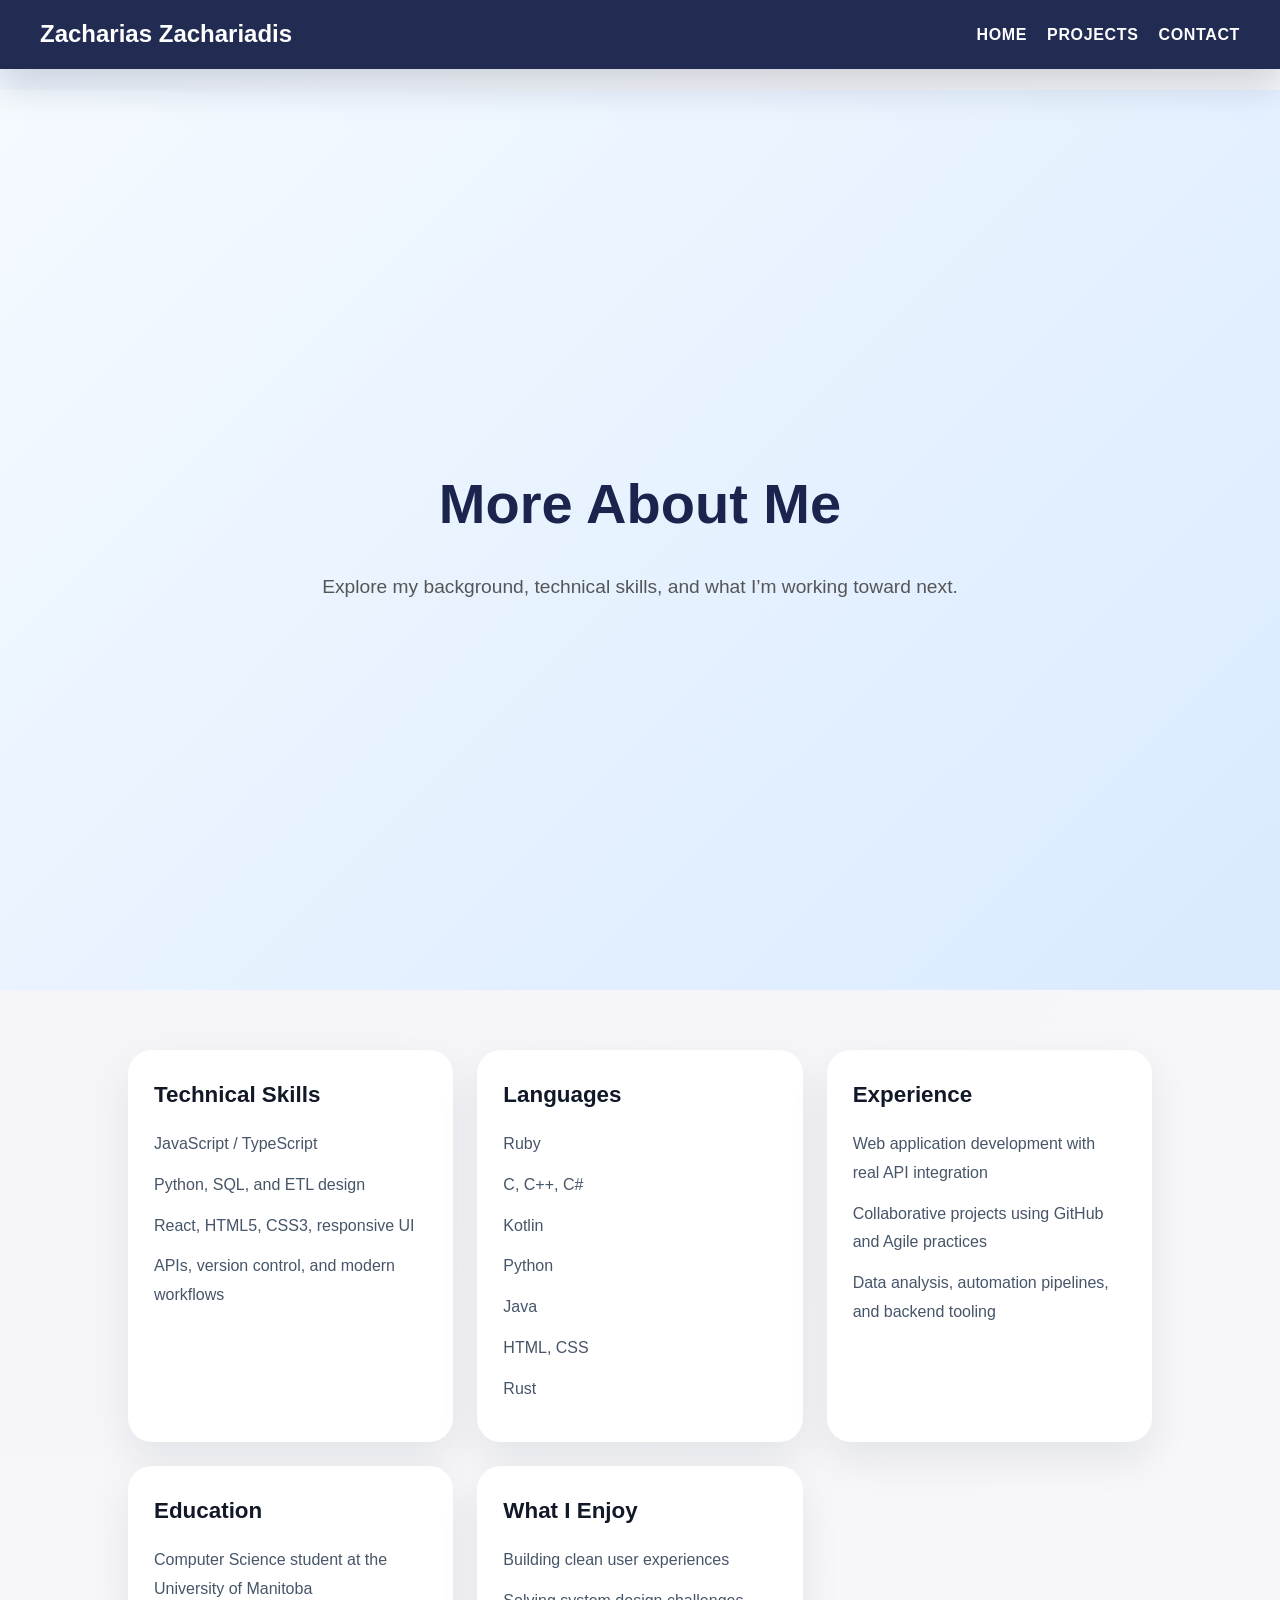
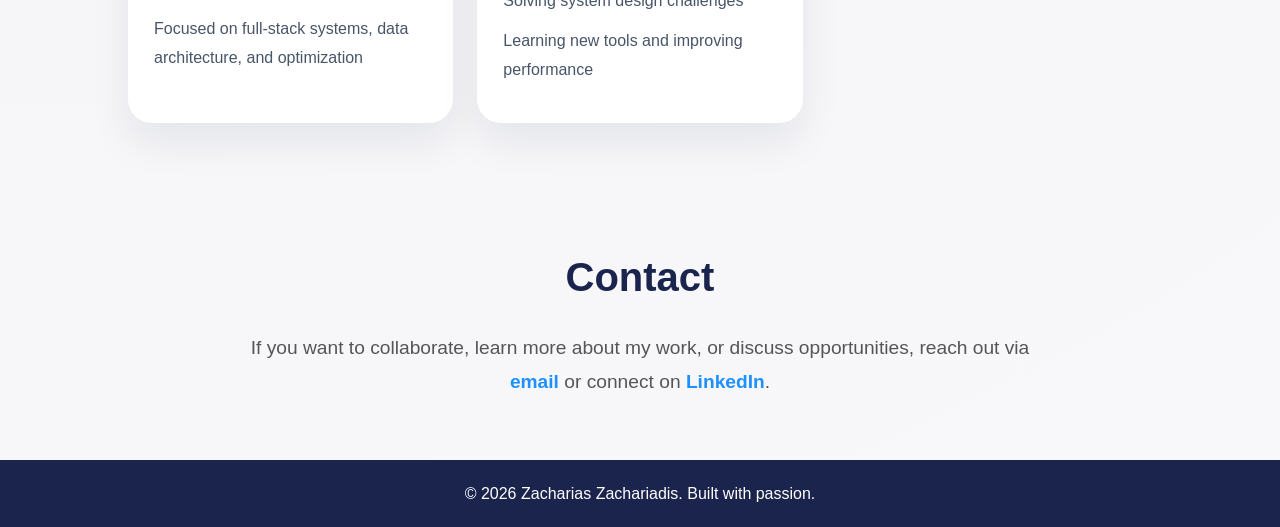
==== details.html @ b46d5d60 "Added changes, changed UI, added information" ====
<!DOCTYPE html>
<html lang="en">

<head>
    <meta charset="UTF-8">
    <meta name="viewport" content="width=device-width, initial-scale=1.0">
    <title>More About Me</title>
    <link rel="stylesheet" href="Assets/main.css">
</head>

<body>
    <header>
        <div class="header-container">
            <h1 class="logo">Zacharias Zachariadis</h1>
            <div class="menu-toggle">
                <button class="hamburger" onclick="toggleMenu()" aria-label="Menu Toggle">
                    <span></span>
                    <span></span>
                    <span></span>
                </button>
            </div>
            <nav class="nav-menu">
                <ul class="nav-list">
                    <li><a href="index.html" class="nav-link">Home</a></li>
                    <li><a href="index.html#projects" class="nav-link">Projects</a></li>
                    <li><a href="index.html#contact" class="nav-link">Contact</a></li>
                </ul>
            </nav>
        </div>
    </header>

    <section class="hero">
        <h2>More About Me</h2>
        <p>Explore my background, technical skills, and what I’m working toward next.</p>
    </section>

    <section class="details-grid">
        <div class="detail-card">
            <h3>Technical Skills</h3>
            <ul>
                <li>JavaScript / TypeScript</li>
                <li>Python, SQL, and ETL design</li>
                <li>React, HTML5, CSS3, responsive UI</li>
                <li>APIs, version control, and modern workflows</li>
            </ul>
        </div>
        <div class="detail-card">
            <h3>Languages</h3>
            <ul>
                <li>Ruby</li>
                <li>C, C++, C#</li>
                <li>Kotlin</li>
                <li>Python</li>
                <li>Java</li>
                <li>HTML, CSS</li>
                <li>Rust</li>
            </ul>
        </div>
        <div class="detail-card">
            <h3>Experience</h3>
            <ul>
                <li>Web application development with real API integration</li>
                <li>Collaborative projects using GitHub and Agile practices</li>
                <li>Data analysis, automation pipelines, and backend tooling</li>
            </ul>
        </div>
        <div class="detail-card">
            <h3>Education</h3>
            <ul>
                <li>Computer Science student at the University of Manitoba</li>
                <li>Focused on full-stack systems, data architecture, and optimization</li>
            </ul>
        </div>
        <div class="detail-card">
            <h3>What I Enjoy</h3>
            <ul>
                <li>Building clean user experiences</li>
                <li>Solving system design challenges</li>
                <li>Learning new tools and improving performance</li>
            </ul>
        </div>
    </section>

    <section id="contact" class="about">
        <h2>Contact</h2>
        <p>If you want to collaborate, learn more about my work, or discuss opportunities, reach out via <a href="mailto:zack.zacharidis@gmail.com">email</a> or connect on <a href="https://www.linkedin.com/in/zacharias-zachariadis-26a1a7238/" target="_blank" rel="noreferrer">LinkedIn</a>.</p>
    </section>

    <footer>
        <p>&copy; 2026 Zacharias Zachariadis. Built with passion.</p>
    </footer>

    <script src="Assets/script.js"></script>
</body>

</html>
---- Assets/main.css ----
* {
    margin: 0;
    padding: 0;
    box-sizing: border-box;
}

body {
    font-family: 'Roboto', sans-serif;
    background: radial-gradient(circle at top left, #eff6ff, #f5f5f9 38%, #f8f8fa 100%);
    color: #1f2937;
    line-height: 1.7;
    padding-top: 90px;
}

header {
    background: rgba(26, 36, 77, 0.96);
    color: #fff;
    padding: 14px 24px;
    display: flex;
    justify-content: center;
    align-items: center;
    position: fixed;
    width: 100%;
    top: 0;
    z-index: 1000;
    box-shadow: 0 16px 38px rgba(15, 23, 42, 0.16);
    backdrop-filter: blur(10px);
}

.nav-menu {
    display: flex;
    align-items: center;
}

.nav-list {
    list-style: none;
    display: flex;
    gap: 20px;
}

.nav-link {
    text-decoration: none;
    color: #eef2ff;
    font-size: 0.95rem;
    font-weight: 600;
    text-transform: uppercase;
    letter-spacing: 0.04em;
    transition: color 0.3s ease;
}

.nav-link:hover {
    color: #8ec5ff;
}

.header-container {
    display: flex;
    justify-content: space-between;
    align-items: center;
    width: 100%;
    max-width: 1200px;
    margin: 0 auto;
}


.logo {
    font-size: 1.5rem;
    font-weight: bold;
}


.nav-menu {
    display: flex;
}

.nav-list {
    list-style: none;
    display: flex;
    gap: 20px;
}

.nav-link {
    text-decoration: none;
    color: #fff;
    font-size: 1rem;
    transition: color 0.3s ease;
}

.nav-link:hover {
    color: #1e90ff; 
}

.hamburger {
    display: none; 
    flex-direction: column;
    gap: 5px;
    background: none;
    border: none;
    cursor: pointer;
}

.hamburger span {
    display: block;
    width: 25px;
    height: 3px;
    background-color: #1a90ff;
    border-radius: 5px;
    transition: all 0.3s ease;
}

.hamburger.open span:nth-child(1) {
    transform: rotate(45deg);
    position: relative;
    top: 8px;
}

.hamburger.open span:nth-child(2) {
    opacity: 0;
}

.hamburger.open span:nth-child(3) {
    transform: rotate(-45deg);
    position: relative;
    top: -8px;
}



.hero {
    height: 100vh;
    background: linear-gradient(135deg, #f5faff, #d9eaff);
    color: #1a244d;
    display: flex;
    justify-content: center;
    align-items: center;
    text-align: center;
    flex-direction: column;
    padding: 20px;
}

.hero h2 {
    font-size: 3.5rem;
    font-weight: bold;
}

.hero p {
    font-size: 1.2rem;
    margin: 20px 0;
    color: #555;
}

.hero a {
    display: inline-block;
    background-color: #1a244d;
    color: #fff;
    padding: 10px 20px;
    font-weight: 700;
    border-radius: 5px;
    transition: background-color 0.3s ease, transform 0.3s ease;
    text-decoration: none;
}

.hero a:hover {
    background-color: #1e90ff;
    transform: scale(1.05);
}
.about {
    text-align: center; 
    padding: 60px 10%;
}

.about h2 {
    font-size: 2.5rem;
    color: #1a244d;
    margin-bottom: 20px;
}

.about p {
    font-size: 1.2rem;
    color: #555;
    line-height: 1.8;
    margin: 0 auto; 
    max-width: 800px; 
}

#contact {
    text-align: center; 
    padding: 60px 10%;
}

#contact h2 {
    font-size: 2.5rem;
    color: #1a244d;
    margin-bottom: 20px;
}

#contact p {
    font-size: 1.2rem;
    color: #555;
    line-height: 1.8;
    margin: 0 auto; 
    max-width: 800px; 
}

#contact a {
    color: #1e90ff;
    text-decoration: none;
    font-weight: bold;
    transition: color 0.3s ease;
}

#contact a:hover {
    color: #0056b3;
}


.projects {
    padding: 60px 10%;
    background-color: #f9f9f9;
}

.projects h2 {
    text-align: center;
    font-size: 2.5rem;
    color: #1a244d;
    margin-bottom: 40px;
}


.project-container {
    display: grid;
    grid-template-columns: repeat(auto-fit, minmax(300px, 1fr));
    gap: 24px;
}

.project-card {
    background: #fff;
    border: 1px solid rgba(148, 163, 184, 0.18);
    border-radius: 24px;
    box-shadow: 0 18px 40px rgba(15, 23, 42, 0.08);
    text-align: center;
    padding: 26px;
    transition: transform 0.3s ease, box-shadow 0.3s ease;
    display: flex;
    flex-direction: column;
    justify-content: space-between;
}

.project-card:hover {
    transform: translateY(-6px);
    box-shadow: 0 24px 45px rgba(15, 23, 42, 0.14);
}

.project-card img {
    display: block;
    width: 100%;
    height: 200px;
    object-fit: cover;
    border-radius: 18px;
    margin: 0 auto 18px;
}

.project-card h3 {
    font-size: 1.5rem;
    color: #111827;
    margin-bottom: 10px;
}

.project-card a {
    text-decoration: none;
    color: #2563eb;
    font-weight: 700;
    transition: color 0.3s ease;
}

.project-card a:hover {
    color: #1d4ed8;
}

.project-card p {
    font-size: 1rem;
    color: #475569;
    margin-top: 10px;
}

.project-toggle {
    display: inline-flex;
    align-items: center;
    justify-content: center;
    margin: 16px auto 0;
    padding: 11px 20px;
    border: none;
    border-radius: 999px;
    background: linear-gradient(135deg, #4f46e5, #1d4ed8);
    color: #fff;
    font-weight: 700;
    cursor: pointer;
    transition: transform 0.2s ease, background 0.3s ease;
}

.project-toggle:hover {
    transform: translateY(-1px);
    background: linear-gradient(135deg, #4338ca, #2563eb);
}

.project-details {
    max-height: 0;
    opacity: 0;
    overflow: hidden;
    transition: max-height 0.35s ease, opacity 0.35s ease;
    margin-top: 12px;
}

.project-card.expanded .project-details {
    max-height: 420px;
    opacity: 1;
}

.project-details p {
    margin: 0;
    color: #475569;
    line-height: 1.8;
}

.details-grid {
    display: grid;
    grid-template-columns: repeat(auto-fit, minmax(240px, 1fr));
    gap: 24px;
    padding: 60px 10%;
}

.detail-card {
    background: #ffffff;
    border-radius: 24px;
    padding: 26px;
    box-shadow: 0 18px 40px rgba(15, 23, 42, 0.08);
}

.detail-card h3 {
    font-size: 1.4rem;
    color: #111827;
    margin-bottom: 16px;
}

.detail-card ul {
    list-style: none;
    padding: 0;
    margin: 0;
    color: #475569;
    line-height: 1.8;
}

.detail-card ul li {
    margin-bottom: 12px;
}

.footer-spacer {
    margin-bottom: 40px;
}

footer {
    padding: 20px;
    background-color: #1a244d;
    color: #fff;
    text-align: center;
}

@media (max-width: 900px) {
    .hero {
        padding: 30px 18px;
    }

    .about,
    #contact,
    .projects {
        padding: 60px 6%;
    }
}

@media (max-width: 768px) {
    .header-container {
        flex-wrap: wrap;
        gap: 12px;
    }

    .nav-menu {
        display: none;
        width: 100%;
    }

    .nav-menu.active {
        display: block;
        position: absolute;
        right: 24px;
        top: 72px;
        background: rgba(26, 36, 77, 0.98);
        border-radius: 18px;
        padding: 18px 20px;
        box-shadow: 0 20px 40px rgba(15, 23, 42, 0.18);
    }

    .nav-list {
        flex-direction: column;
        gap: 14px;
    }

    .hamburger {
        display: flex;
    }

    .nav-link {
        font-size: 1rem;
    }
}

footer {
    padding: 20px;
    background-color: #1a244d;
    color: #fff;
    text-align: center;
}

footer p {
    font-size: 1rem;
    margin: 0;
}
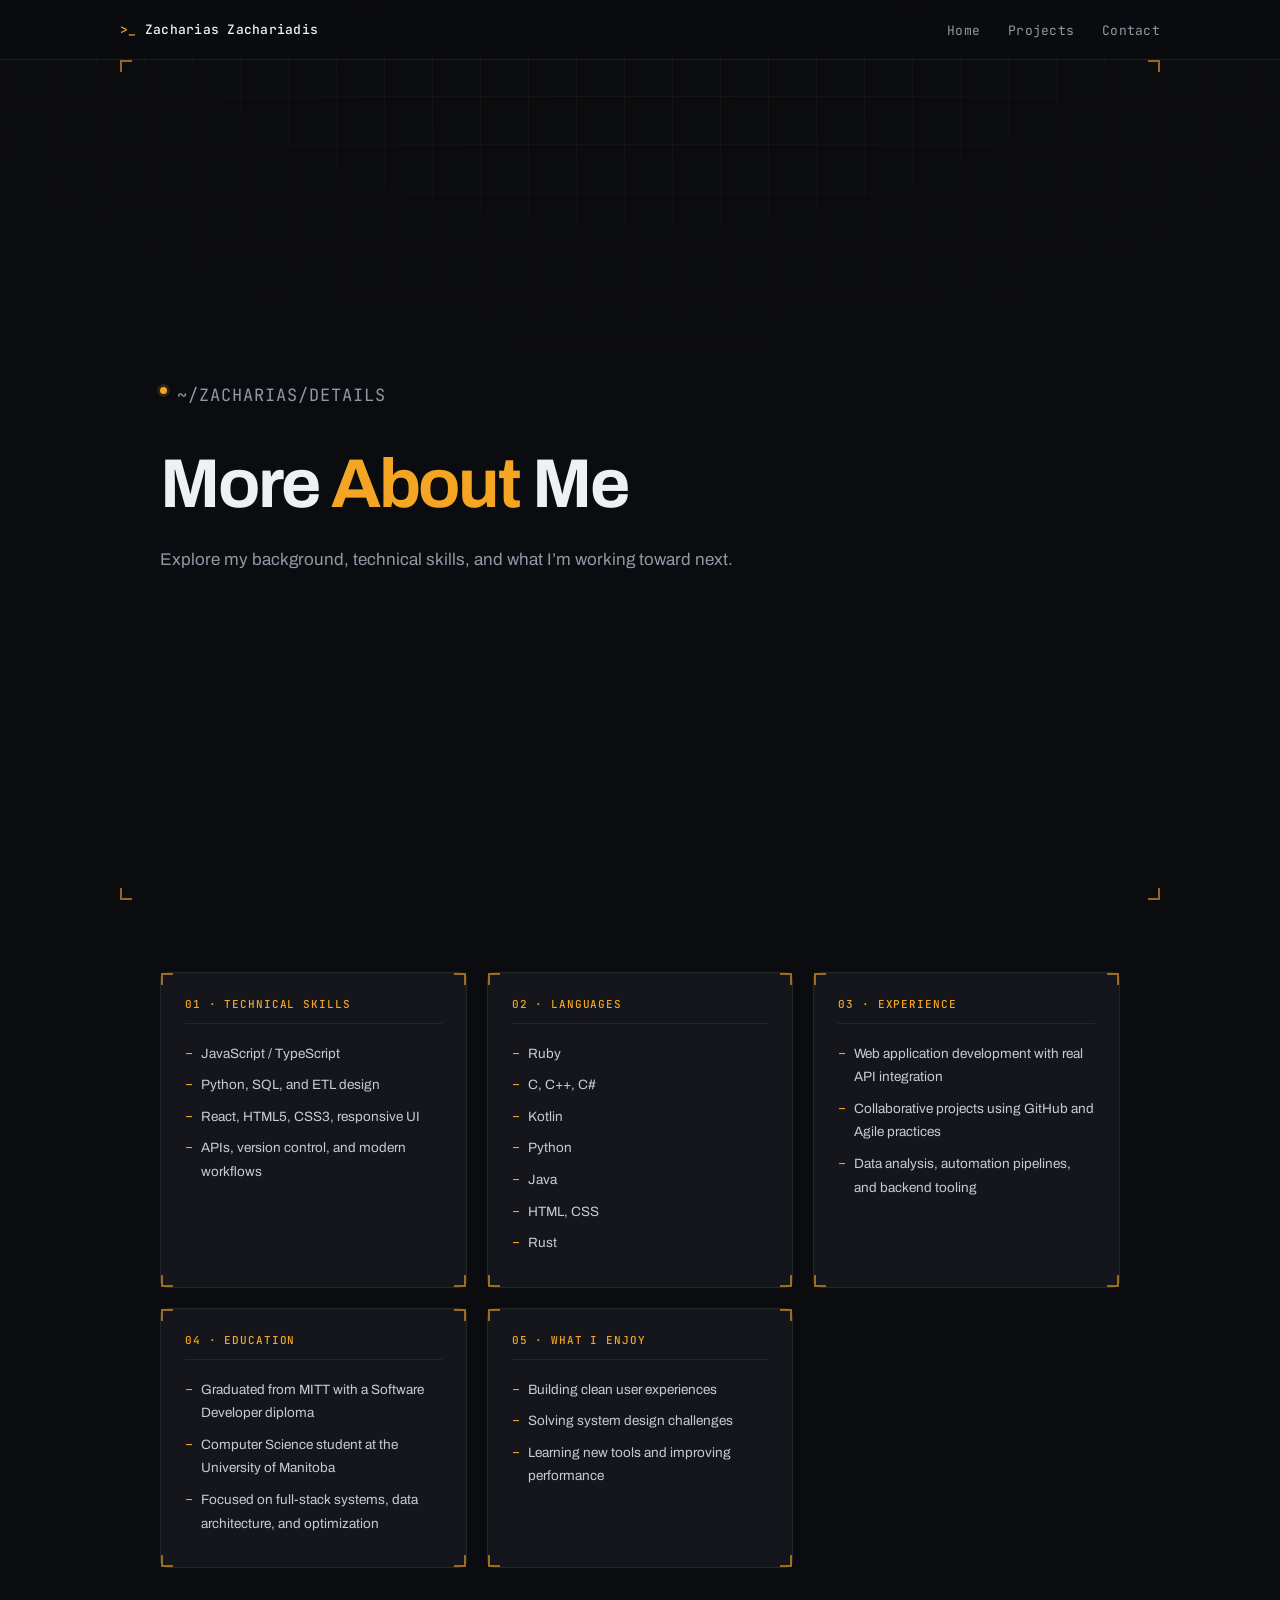
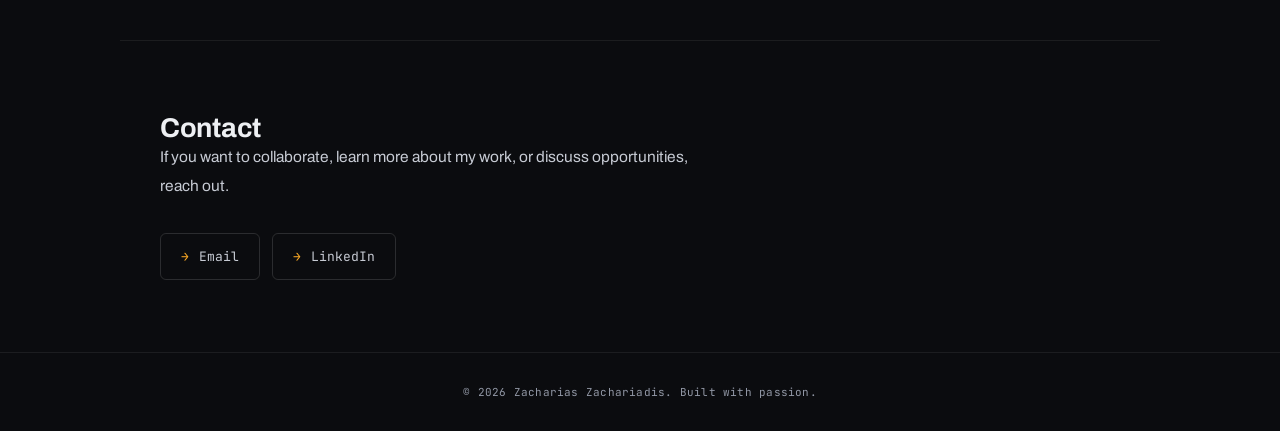
==== commit e32c93e1: "Changed all the visuals of the Website" ====
--- a/details.html
+++ b/details.html
@@ -5,7 +5,8 @@
     <meta charset="UTF-8">
     <meta name="viewport" content="width=device-width, initial-scale=1.0">
     <title>More About Me</title>
-    <link rel="stylesheet" href="Assets/main.css">
+    <link rel="stylesheet" href="Assets/main.css?v=4">
+    <script>document.documentElement.classList.add('js');</script>
 </head>
 
 <body>
@@ -29,14 +30,15 @@
         </div>
     </header>
 
-    <section class="hero">
-        <h2>More About Me</h2>
+    <section class="hero bracket">
+        <p class="status-line"><span class="status-dot" aria-hidden="true"></span>~/zacharias/details</p>
+        <h2>More <em>About</em> Me</h2>
         <p>Explore my background, technical skills, and what I’m working toward next.</p>
     </section>
 
     <section class="details-grid">
-        <div class="detail-card">
-            <h3>Technical Skills</h3>
+        <div class="detail-card bracket reveal">
+            <h3>01 · Technical Skills</h3>
             <ul>
                 <li>JavaScript / TypeScript</li>
                 <li>Python, SQL, and ETL design</li>
@@ -44,8 +46,8 @@
                 <li>APIs, version control, and modern workflows</li>
             </ul>
         </div>
-        <div class="detail-card">
-            <h3>Languages</h3>
+        <div class="detail-card bracket reveal">
+            <h3>02 · Languages</h3>
             <ul>
                 <li>Ruby</li>
                 <li>C, C++, C#</li>
@@ -56,23 +58,24 @@
                 <li>Rust</li>
             </ul>
         </div>
-        <div class="detail-card">
-            <h3>Experience</h3>
+        <div class="detail-card bracket reveal">
+            <h3>03 · Experience</h3>
             <ul>
                 <li>Web application development with real API integration</li>
                 <li>Collaborative projects using GitHub and Agile practices</li>
                 <li>Data analysis, automation pipelines, and backend tooling</li>
             </ul>
         </div>
-        <div class="detail-card">
-            <h3>Education</h3>
+        <div class="detail-card bracket reveal">
+            <h3>04 · Education</h3>
             <ul>
+                <li>Graduated from MITT with a Software Developer diploma</li>
                 <li>Computer Science student at the University of Manitoba</li>
                 <li>Focused on full-stack systems, data architecture, and optimization</li>
             </ul>
         </div>
-        <div class="detail-card">
-            <h3>What I Enjoy</h3>
+        <div class="detail-card bracket reveal">
+            <h3>05 · What I Enjoy</h3>
             <ul>
                 <li>Building clean user experiences</li>
                 <li>Solving system design challenges</li>
@@ -83,14 +86,18 @@
 
     <section id="contact" class="about">
         <h2>Contact</h2>
-        <p>If you want to collaborate, learn more about my work, or discuss opportunities, reach out via <a href="mailto:zack.zacharidis@gmail.com">email</a> or connect on <a href="https://www.linkedin.com/in/zacharias-zachariadis-26a1a7238/" target="_blank" rel="noreferrer">LinkedIn</a>.</p>
+        <p>If you want to collaborate, learn more about my work, or discuss opportunities, reach out.</p>
+        <div class="contact-links">
+            <a href="mailto:zack.zacharidis@gmail.com">Email</a>
+            <a href="https://www.linkedin.com/in/zacharias-zachariadis-26a1a7238/" target="_blank" rel="noreferrer">LinkedIn</a>
+        </div>
     </section>
 
     <footer>
         <p>&copy; 2026 Zacharias Zachariadis. Built with passion.</p>
     </footer>
 
-    <script src="Assets/script.js"></script>
+    <script src="Assets/script.js?v=2"></script>
 </body>
 
 </html>
--- a/Assets/main.css
+++ b/Assets/main.css
@@ -1,426 +1,832 @@
-
-* {
-    margin: 0;
-    padding: 0;
-    box-sizing: border-box;
-}
-
-body {
-    font-family: 'Roboto', sans-serif;
-    background: radial-gradient(circle at top left, #eff6ff, #f5f5f9 38%, #f8f8fa 100%);
-    color: #1f2937;
-    line-height: 1.7;
-    padding-top: 90px;
-}
-
-header {
-    background: rgba(26, 36, 77, 0.96);
-    color: #fff;
-    padding: 14px 24px;
-    display: flex;
-    justify-content: center;
-    align-items: center;
-    position: fixed;
-    width: 100%;
-    top: 0;
-    z-index: 1000;
-    box-shadow: 0 16px 38px rgba(15, 23, 42, 0.16);
-    backdrop-filter: blur(10px);
-}
-
-.nav-menu {
-    display: flex;
-    align-items: center;
-}
-
-.nav-list {
-    list-style: none;
-    display: flex;
-    gap: 20px;
-}
-
-.nav-link {
-    text-decoration: none;
-    color: #eef2ff;
-    font-size: 0.95rem;
-    font-weight: 600;
-    text-transform: uppercase;
-    letter-spacing: 0.04em;
-    transition: color 0.3s ease;
-}
-
-.nav-link:hover {
-    color: #8ec5ff;
-}
-
-.header-container {
-    display: flex;
-    justify-content: space-between;
-    align-items: center;
-    width: 100%;
-    max-width: 1200px;
-    margin: 0 auto;
-}
-
-
-.logo {
-    font-size: 1.5rem;
-    font-weight: bold;
-}
-
-
-.nav-menu {
-    display: flex;
-}
-
-.nav-list {
-    list-style: none;
-    display: flex;
-    gap: 20px;
-}
-
-.nav-link {
-    text-decoration: none;
-    color: #fff;
-    font-size: 1rem;
-    transition: color 0.3s ease;
-}
-
-.nav-link:hover {
-    color: #1e90ff; 
-}
-
-.hamburger {
-    display: none; 
-    flex-direction: column;
-    gap: 5px;
-    background: none;
-    border: none;
-    cursor: pointer;
-}
-
-.hamburger span {
-    display: block;
-    width: 25px;
-    height: 3px;
-    background-color: #1a90ff;
-    border-radius: 5px;
-    transition: all 0.3s ease;
-}
-
-.hamburger.open span:nth-child(1) {
-    transform: rotate(45deg);
-    position: relative;
-    top: 8px;
-}
-
-.hamburger.open span:nth-child(2) {
-    opacity: 0;
-}
-
-.hamburger.open span:nth-child(3) {
-    transform: rotate(-45deg);
-    position: relative;
-    top: -8px;
-}
-
-
-
-.hero {
-    height: 100vh;
-    background: linear-gradient(135deg, #f5faff, #d9eaff);
-    color: #1a244d;
-    display: flex;
-    justify-content: center;
-    align-items: center;
-    text-align: center;
-    flex-direction: column;
-    padding: 20px;
-}
-
-.hero h2 {
-    font-size: 3.5rem;
-    font-weight: bold;
-}
-
-.hero p {
-    font-size: 1.2rem;
-    margin: 20px 0;
-    color: #555;
-}
-
-.hero a {
-    display: inline-block;
-    background-color: #1a244d;
-    color: #fff;
-    padding: 10px 20px;
-    font-weight: 700;
-    border-radius: 5px;
-    transition: background-color 0.3s ease, transform 0.3s ease;
-    text-decoration: none;
-}
-
-.hero a:hover {
-    background-color: #1e90ff;
-    transform: scale(1.05);
-}
-.about {
-    text-align: center; 
-    padding: 60px 10%;
-}
-
-.about h2 {
-    font-size: 2.5rem;
-    color: #1a244d;
-    margin-bottom: 20px;
-}
-
-.about p {
-    font-size: 1.2rem;
-    color: #555;
-    line-height: 1.8;
-    margin: 0 auto; 
-    max-width: 800px; 
-}
-
-#contact {
-    text-align: center; 
-    padding: 60px 10%;
-}
-
-#contact h2 {
-    font-size: 2.5rem;
-    color: #1a244d;
-    margin-bottom: 20px;
-}
-
-#contact p {
-    font-size: 1.2rem;
-    color: #555;
-    line-height: 1.8;
-    margin: 0 auto; 
-    max-width: 800px; 
-}
-
-#contact a {
-    color: #1e90ff;
-    text-decoration: none;
-    font-weight: bold;
-    transition: color 0.3s ease;
-}
-
-#contact a:hover {
-    color: #0056b3;
-}
-
-
-.projects {
-    padding: 60px 10%;
-    background-color: #f9f9f9;
-}
-
-.projects h2 {
-    text-align: center;
-    font-size: 2.5rem;
-    color: #1a244d;
-    margin-bottom: 40px;
-}
-
-
-.project-container {
-    display: grid;
-    grid-template-columns: repeat(auto-fit, minmax(300px, 1fr));
-    gap: 24px;
-}
-
-.project-card {
-    background: #fff;
-    border: 1px solid rgba(148, 163, 184, 0.18);
-    border-radius: 24px;
-    box-shadow: 0 18px 40px rgba(15, 23, 42, 0.08);
-    text-align: center;
-    padding: 26px;
-    transition: transform 0.3s ease, box-shadow 0.3s ease;
-    display: flex;
-    flex-direction: column;
-    justify-content: space-between;
-}
-
-.project-card:hover {
-    transform: translateY(-6px);
-    box-shadow: 0 24px 45px rgba(15, 23, 42, 0.14);
-}
-
-.project-card img {
-    display: block;
-    width: 100%;
-    height: 200px;
-    object-fit: cover;
-    border-radius: 18px;
-    margin: 0 auto 18px;
-}
-
-.project-card h3 {
-    font-size: 1.5rem;
-    color: #111827;
-    margin-bottom: 10px;
-}
-
-.project-card a {
-    text-decoration: none;
-    color: #2563eb;
-    font-weight: 700;
-    transition: color 0.3s ease;
-}
-
-.project-card a:hover {
-    color: #1d4ed8;
-}
-
-.project-card p {
-    font-size: 1rem;
-    color: #475569;
-    margin-top: 10px;
-}
-
-.project-toggle {
-    display: inline-flex;
-    align-items: center;
-    justify-content: center;
-    margin: 16px auto 0;
-    padding: 11px 20px;
-    border: none;
-    border-radius: 999px;
-    background: linear-gradient(135deg, #4f46e5, #1d4ed8);
-    color: #fff;
-    font-weight: 700;
-    cursor: pointer;
-    transition: transform 0.2s ease, background 0.3s ease;
-}
-
-.project-toggle:hover {
-    transform: translateY(-1px);
-    background: linear-gradient(135deg, #4338ca, #2563eb);
-}
-
-.project-details {
-    max-height: 0;
-    opacity: 0;
-    overflow: hidden;
-    transition: max-height 0.35s ease, opacity 0.35s ease;
-    margin-top: 12px;
-}
-
-.project-card.expanded .project-details {
-    max-height: 420px;
-    opacity: 1;
-}
-
-.project-details p {
-    margin: 0;
-    color: #475569;
-    line-height: 1.8;
-}
-
-.details-grid {
-    display: grid;
-    grid-template-columns: repeat(auto-fit, minmax(240px, 1fr));
-    gap: 24px;
-    padding: 60px 10%;
-}
-
-.detail-card {
-    background: #ffffff;
-    border-radius: 24px;
-    padding: 26px;
-    box-shadow: 0 18px 40px rgba(15, 23, 42, 0.08);
-}
-
-.detail-card h3 {
-    font-size: 1.4rem;
-    color: #111827;
-    margin-bottom: 16px;
-}
-
-.detail-card ul {
-    list-style: none;
-    padding: 0;
-    margin: 0;
-    color: #475569;
-    line-height: 1.8;
-}
-
-.detail-card ul li {
-    margin-bottom: 12px;
-}
-
-.footer-spacer {
-    margin-bottom: 40px;
-}
-
-footer {
-    padding: 20px;
-    background-color: #1a244d;
-    color: #fff;
-    text-align: center;
-}
-
-@media (max-width: 900px) {
-    .hero {
-        padding: 30px 18px;
-    }
-
-    .about,
-    #contact,
-    .projects {
-        padding: 60px 6%;
-    }
-}
-
-@media (max-width: 768px) {
-    .header-container {
-        flex-wrap: wrap;
-        gap: 12px;
-    }
-
-    .nav-menu {
-        display: none;
-        width: 100%;
-    }
-
-    .nav-menu.active {
-        display: block;
-        position: absolute;
-        right: 24px;
-        top: 72px;
-        background: rgba(26, 36, 77, 0.98);
-        border-radius: 18px;
-        padding: 18px 20px;
-        box-shadow: 0 20px 40px rgba(15, 23, 42, 0.18);
-    }
-
-    .nav-list {
-        flex-direction: column;
-        gap: 14px;
-    }
-
-    .hamburger {
-        display: flex;
-    }
-
-    .nav-link {
-        font-size: 1rem;
-    }
-}
-
-footer {
-    padding: 20px;
-    background-color: #1a244d;
-    color: #fff;
-    text-align: center;
-}
-
-footer p {
-    font-size: 1rem;
-    margin: 0;
-}
+@import url('https://fonts.googleapis.com/css2?family=Archivo:wght@400;500;600;700;800&family=JetBrains+Mono:wght@400;500;600&display=swap');
+
+*, *::before, *::after {
+    box-sizing: border-box;
+    margin: 0;
+    padding: 0;
+}
+
+html {
+    scroll-behavior: smooth;
+}
+
+@media (prefers-reduced-motion: reduce) {
+    html {
+        scroll-behavior: auto;
+    }
+}
+
+:root {
+    /* surfaces */
+    --bg:       #0b0c0f;
+    --bg2:      #14161b;
+    --bg3:      #0e1013;
+    --border:   #ffffff12;
+    --border2:  #ffffff22;
+
+    /* text */
+    --ink:      #eef0f3;
+    --text:     #c7cbd4;
+    --muted:    #9298a6;
+
+    /* brand: phosphor amber + steel */
+    --accent:      #f5a524;
+    --accent-dim:  #f5a52426;
+    --accent-ink:  #14100a;
+    --steel:       #8fb4d9;
+
+    /* type */
+    --sans: 'Archivo', system-ui, sans-serif;
+    --mono: 'JetBrains Mono', ui-monospace, monospace;
+
+    /* layout */
+    --content: 1040px;
+    --header-h: 60px;
+
+    /* z-scale */
+    --z-grid: 0;
+    --z-base: 1;
+    --z-sticky: 100;
+    --z-dropdown: 200;
+}
+
+html {
+    font-family: var(--sans);
+    color: var(--text);
+    background: var(--bg);
+}
+
+body {
+    position: relative;
+    min-height: 100vh;
+    background: var(--bg);
+    color: var(--text);
+    line-height: 1.6;
+    padding-top: var(--header-h);
+    overflow-x: hidden;
+}
+
+/* blueprint grid backdrop */
+body::before {
+    content: '';
+    position: fixed;
+    inset: 0;
+    z-index: var(--z-grid);
+    pointer-events: none;
+    background-image:
+        linear-gradient(var(--accent-dim) 1px, transparent 1px),
+        linear-gradient(90deg, var(--accent-dim) 1px, transparent 1px);
+    background-size: 48px 48px;
+    -webkit-mask-image: radial-gradient(ellipse 80% 55% at 50% 0%, black, transparent 72%);
+    mask-image: radial-gradient(ellipse 80% 55% at 50% 0%, black, transparent 72%);
+    opacity: 0.5;
+}
+
+body, button, input, textarea {
+    font: inherit;
+}
+
+a {
+    color: inherit;
+    text-decoration: none;
+}
+
+h1, h2, h3 {
+    text-wrap: balance;
+    color: var(--ink);
+}
+
+p {
+    text-wrap: pretty;
+}
+
+/* corner-bracket frame, used on hero / cards / detail cards */
+.bracket {
+    position: relative;
+}
+
+.bracket::after {
+    content: '';
+    position: absolute;
+    inset: 0;
+    pointer-events: none;
+    opacity: 0.6;
+    background:
+        linear-gradient(var(--accent), var(--accent)) top    left  / 12px 2px no-repeat,
+        linear-gradient(var(--accent), var(--accent)) top    left  / 2px 12px no-repeat,
+        linear-gradient(var(--accent), var(--accent)) top    right / 12px 2px no-repeat,
+        linear-gradient(var(--accent), var(--accent)) top    right / 2px 12px no-repeat,
+        linear-gradient(var(--accent), var(--accent)) bottom left  / 12px 2px no-repeat,
+        linear-gradient(var(--accent), var(--accent)) bottom left  / 2px 12px no-repeat,
+        linear-gradient(var(--accent), var(--accent)) bottom right / 12px 2px no-repeat,
+        linear-gradient(var(--accent), var(--accent)) bottom right / 2px 12px no-repeat;
+}
+
+/* ----------------------------- header ----------------------------- */
+
+header {
+    background: color-mix(in oklch, var(--bg) 88%, transparent);
+    backdrop-filter: blur(10px);
+    border-bottom: 1px solid var(--border);
+    padding: 0 2rem;
+    height: var(--header-h);
+    display: flex;
+    align-items: center;
+    justify-content: center;
+    position: fixed;
+    width: 100%;
+    top: 0;
+    z-index: var(--z-sticky);
+}
+
+header::after {
+    content: '';
+    position: absolute;
+    left: 0;
+    right: 0;
+    bottom: -1px;
+    height: 1px;
+    background-image: repeating-linear-gradient(90deg, var(--border2) 0 1px, transparent 1px 8px);
+    opacity: 0.7;
+}
+
+.header-container {
+    display: flex;
+    justify-content: space-between;
+    align-items: center;
+    width: 100%;
+    max-width: var(--content);
+    gap: 16px;
+}
+
+.logo {
+    font-family: var(--mono);
+    font-size: 13px;
+    font-weight: 500;
+    color: var(--ink);
+    letter-spacing: 0.02em;
+}
+
+.logo::before {
+    content: '>_ ';
+    color: var(--accent);
+}
+
+.nav-menu {
+    display: flex;
+    align-items: center;
+}
+
+.nav-list {
+    list-style: none;
+    display: flex;
+    gap: 1.75rem;
+}
+
+.nav-link {
+    font-size: 13px;
+    color: var(--muted);
+    font-family: var(--mono);
+    letter-spacing: 0.02em;
+    transition: color 0.2s;
+    position: relative;
+}
+
+.nav-link::before {
+    content: '';
+}
+
+.nav-link:hover {
+    color: var(--accent);
+}
+
+/* hamburger */
+.hamburger {
+    display: none;
+    flex-direction: column;
+    gap: 5px;
+    background: none;
+    border: none;
+    cursor: pointer;
+    padding: 8px;
+}
+
+.hamburger span {
+    display: block;
+    width: 20px;
+    height: 2px;
+    background: var(--text);
+    transition: all 0.3s cubic-bezier(.16,1,.3,1);
+}
+
+.hamburger.open span:nth-child(1) {
+    transform: translateY(7px) rotate(45deg);
+}
+
+.hamburger.open span:nth-child(2) {
+    opacity: 0;
+}
+
+.hamburger.open span:nth-child(3) {
+    transform: translateY(-7px) rotate(-45deg);
+}
+
+/* ------------------------------ hero ------------------------------- */
+
+.hero {
+    position: relative;
+    z-index: var(--z-base);
+    min-height: calc(100vh - var(--header-h));
+    display: flex;
+    flex-direction: column;
+    justify-content: center;
+    align-items: flex-start;
+    padding: 6rem 2.5rem 4rem;
+    max-width: var(--content);
+    margin: 0 auto;
+}
+
+.status-line {
+    display: flex;
+    align-items: flex-start;
+    gap: 10px;
+    font-family: var(--mono);
+    font-size: 12px;
+    color: var(--muted);
+    letter-spacing: 0.06em;
+    text-transform: uppercase;
+    margin-bottom: 1.75rem;
+    opacity: 0;
+    animation: rise 0.6s cubic-bezier(.16,1,.3,1) 0.05s forwards;
+}
+
+.status-dot {
+    width: 7px;
+    height: 7px;
+    margin-top: 6px;
+    border-radius: 50%;
+    background: var(--accent);
+    box-shadow: 0 0 0 3px var(--accent-dim);
+    flex-shrink: 0;
+}
+
+@media (prefers-reduced-motion: no-preference) {
+    .status-dot {
+        animation: pulse 2.4s ease-in-out infinite;
+    }
+}
+
+.hero h2 {
+    font-family: var(--sans);
+    font-size: clamp(2.4rem, 5.4vw, 4.4rem);
+    font-weight: 700;
+    line-height: 1.08;
+    letter-spacing: -0.03em;
+    margin-bottom: 1.5rem;
+    max-width: 16ch;
+    opacity: 0;
+    animation: rise 0.7s cubic-bezier(.16,1,.3,1) 0.15s forwards;
+}
+
+.hero h2 em {
+    font-style: normal;
+    color: var(--accent);
+}
+
+.hero p {
+    font-size: 17px;
+    color: var(--muted);
+    max-width: 58ch;
+    line-height: 1.75;
+    margin-bottom: 2.25rem;
+    opacity: 0;
+    animation: rise 0.7s cubic-bezier(.16,1,.3,1) 0.25s forwards;
+}
+
+.hero-actions {
+    display: flex;
+    flex-wrap: wrap;
+    gap: 12px;
+    opacity: 0;
+    animation: rise 0.7s cubic-bezier(.16,1,.3,1) 0.35s forwards;
+}
+
+@keyframes rise {
+    from { opacity: 0; transform: translateY(14px); }
+    to   { opacity: 1; transform: translateY(0); }
+}
+
+@keyframes pulse {
+    0%, 100% { box-shadow: 0 0 0 3px var(--accent-dim); }
+    50%      { box-shadow: 0 0 0 6px var(--accent-dim); }
+}
+
+@media (prefers-reduced-motion: reduce) {
+    .status-line, .hero h2, .hero p, .hero-actions {
+        animation: none;
+        opacity: 1;
+    }
+}
+
+.btn-primary, .btn-ghost {
+    display: inline-flex;
+    align-items: center;
+    gap: 8px;
+    padding: 12px 22px;
+    border-radius: 3px;
+    font-family: var(--mono);
+    font-size: 13px;
+    font-weight: 500;
+    letter-spacing: 0.02em;
+    transition: background 0.2s, border-color 0.2s, color 0.2s, transform 0.2s;
+}
+
+.btn-primary {
+    background: var(--accent);
+    color: var(--accent-ink);
+    border: 1px solid var(--accent);
+}
+
+.btn-primary:hover {
+    background: #ffb648;
+    border-color: #ffb648;
+}
+
+.btn-ghost {
+    background: transparent;
+    color: var(--text);
+    border: 1px solid var(--border2);
+}
+
+.btn-ghost:hover {
+    border-color: var(--accent);
+    color: var(--accent);
+}
+
+/* ----------------------------- sections ----------------------------- */
+
+section {
+    position: relative;
+    z-index: var(--z-base);
+    padding: 4.5rem 2.5rem;
+    max-width: var(--content);
+    margin: 0 auto;
+}
+
+.section-head {
+    display: flex;
+    align-items: baseline;
+    gap: 12px;
+    margin-bottom: 2.25rem;
+}
+
+.section-head .index {
+    font-family: var(--mono);
+    font-size: 13px;
+    color: var(--accent);
+}
+
+.about, #contact {
+    border-top: 1px solid var(--border);
+}
+
+.about h2, #contact h2, .projects h2 {
+    font-family: var(--sans);
+    font-size: 1.7rem;
+    font-weight: 700;
+    letter-spacing: -0.01em;
+    color: var(--ink);
+}
+
+.about-grid {
+    display: grid;
+    grid-template-columns: 1.4fr 1fr;
+    gap: 3rem;
+    align-items: start;
+    margin-top: 2rem;
+}
+
+.about p {
+    font-size: 15.5px;
+    color: var(--text);
+    line-height: 1.85;
+    max-width: 62ch;
+}
+
+.spec-list {
+    display: flex;
+    flex-direction: column;
+    border: 1px solid var(--border);
+    border-radius: 6px;
+    overflow: hidden;
+    background: var(--bg2);
+}
+
+.spec-list div {
+    display: flex;
+    justify-content: space-between;
+    gap: 12px;
+    padding: 12px 16px;
+    border-bottom: 1px solid var(--border);
+    font-family: var(--mono);
+    font-size: 12.5px;
+}
+
+.spec-list div:last-child {
+    border-bottom: none;
+}
+
+.spec-list dt {
+    color: var(--muted);
+    letter-spacing: 0.04em;
+    text-transform: uppercase;
+}
+
+.spec-list dd {
+    color: var(--ink);
+    text-align: right;
+}
+
+#contact p {
+    font-size: 15.5px;
+    color: var(--text);
+    line-height: 1.85;
+    max-width: 60ch;
+    margin-bottom: 2rem;
+}
+
+.contact-links {
+    display: flex;
+    flex-wrap: wrap;
+    gap: 12px;
+}
+
+.contact-links a {
+    display: inline-flex;
+    align-items: center;
+    gap: 10px;
+    padding: 14px 20px;
+    border: 1px solid var(--border2);
+    border-radius: 6px;
+    font-family: var(--mono);
+    font-size: 13px;
+    color: var(--text);
+    transition: border-color 0.2s, color 0.2s, background 0.2s;
+}
+
+.contact-links a::before {
+    content: '→';
+    color: var(--accent);
+}
+
+.contact-links a:hover {
+    border-color: var(--accent);
+    color: var(--accent);
+    background: var(--accent-dim);
+}
+
+/* ----------------------------- projects ----------------------------- */
+
+.projects {
+    border-top: 1px solid var(--border);
+}
+
+.project-container {
+    display: grid;
+    grid-template-columns: repeat(auto-fit, minmax(300px, 1fr));
+    gap: 20px;
+    margin-top: 2rem;
+}
+
+.project-card {
+    background: var(--bg2);
+    border: 1px solid var(--border);
+    border-radius: 8px;
+    padding: 1.25rem;
+    display: flex;
+    flex-direction: column;
+    transition: border-color 0.25s, transform 0.25s;
+}
+
+.project-card:hover {
+    border-color: var(--border2);
+    transform: translateY(-3px);
+}
+
+.card-media {
+    position: relative;
+    aspect-ratio: 16 / 10;
+    overflow: hidden;
+    border-radius: 4px;
+    background: var(--bg3);
+    margin-bottom: 1.1rem;
+}
+
+.card-media img {
+    display: block;
+    width: 100%;
+    height: 100%;
+    object-fit: cover;
+    object-position: top;
+    filter: grayscale(0.55) contrast(1.05) brightness(0.82);
+    transition: filter 0.4s ease, transform 0.5s cubic-bezier(.16,1,.3,1);
+}
+
+.project-card:hover .card-media img {
+    filter: grayscale(0) contrast(1.05) brightness(0.95);
+    transform: scale(1.035);
+}
+
+.card-media::after {
+    content: '';
+    position: absolute;
+    inset: 0;
+    background:
+        linear-gradient(180deg, transparent 45%, rgba(11,12,15,0.75) 100%),
+        linear-gradient(0deg, var(--accent-dim), transparent 55%);
+    pointer-events: none;
+}
+
+.card-index {
+    position: absolute;
+    top: 10px;
+    left: 10px;
+    z-index: 1;
+    font-family: var(--mono);
+    font-size: 11px;
+    color: var(--accent);
+    background: color-mix(in oklch, var(--bg) 70%, transparent);
+    border: 1px solid var(--accent-dim);
+    padding: 3px 7px;
+    border-radius: 3px;
+    letter-spacing: 0.04em;
+}
+
+.card-tags {
+    display: flex;
+    flex-wrap: wrap;
+    gap: 6px;
+    margin-bottom: 10px;
+}
+
+.card-tags span {
+    font-family: var(--mono);
+    font-size: 10.5px;
+    color: var(--steel);
+    border: 1px solid #8fb4d94a;
+    padding: 3px 8px;
+    border-radius: 999px;
+    letter-spacing: 0.03em;
+}
+
+.project-card h3 {
+    font-size: 16px;
+    font-weight: 600;
+    color: var(--ink);
+    margin-bottom: 6px;
+    letter-spacing: -0.01em;
+}
+
+.project-card h3 a {
+    color: var(--ink);
+    transition: color 0.2s;
+}
+
+.project-card h3 a:hover {
+    color: var(--accent);
+}
+
+.project-card p {
+    font-size: 13.5px;
+    color: var(--muted);
+    line-height: 1.7;
+}
+
+.project-toggle {
+    align-self: flex-start;
+    margin-top: 1rem;
+    padding: 7px 12px;
+    border: 1px solid var(--border2);
+    border-radius: 5px;
+    background: transparent;
+    color: var(--muted);
+    font-family: var(--mono);
+    font-size: 11px;
+    cursor: pointer;
+    display: inline-flex;
+    align-items: center;
+    gap: 6px;
+    transition: border-color 0.2s, color 0.2s;
+}
+
+.project-toggle::after {
+    content: '›';
+    display: inline-block;
+    transition: transform 0.25s;
+}
+
+.project-toggle[aria-expanded="true"]::after {
+    transform: rotate(90deg);
+}
+
+.project-toggle:hover {
+    border-color: var(--accent);
+    color: var(--accent);
+}
+
+.project-details {
+    max-height: 0;
+    opacity: 0;
+    overflow: hidden;
+    transition: max-height 0.35s ease, opacity 0.35s ease;
+    margin-top: 0;
+}
+
+.project-card.expanded .project-details {
+    max-height: 420px;
+    opacity: 1;
+    margin-top: 12px;
+}
+
+.project-details p {
+    font-size: 13px;
+    color: var(--text);
+    line-height: 1.75;
+    padding: 12px;
+    background: var(--bg3);
+    border-radius: 6px;
+    border: 1px solid var(--border);
+    margin: 0;
+}
+
+.project-details p::before {
+    content: '// details';
+    display: block;
+    font-family: var(--mono);
+    font-size: 10px;
+    color: var(--muted);
+    letter-spacing: 0.08em;
+    text-transform: uppercase;
+    margin-bottom: 8px;
+}
+
+/* --------------------------- details page --------------------------- */
+
+.details-grid {
+    display: grid;
+    grid-template-columns: repeat(auto-fit, minmax(240px, 1fr));
+    gap: 20px;
+    padding: 4.5rem 2.5rem;
+    max-width: var(--content);
+    margin: 0 auto;
+    position: relative;
+    z-index: var(--z-base);
+}
+
+.detail-card {
+    background: var(--bg2);
+    border: 1px solid var(--border);
+    border-radius: 8px;
+    padding: 1.5rem;
+    transition: border-color 0.2s, transform 0.2s;
+}
+
+.detail-card:hover {
+    border-color: var(--border2);
+    transform: translateY(-2px);
+}
+
+.detail-card h3 {
+    font-family: var(--mono);
+    font-size: 11px;
+    font-weight: 500;
+    color: var(--accent);
+    letter-spacing: 0.08em;
+    text-transform: uppercase;
+    margin-bottom: 1.1rem;
+    padding-bottom: 0.75rem;
+    border-bottom: 1px solid var(--border);
+}
+
+.detail-card ul {
+    list-style: none;
+}
+
+.detail-card ul li {
+    font-size: 13.5px;
+    color: var(--text);
+    line-height: 1.75;
+    margin-bottom: 8px;
+    padding-left: 16px;
+    position: relative;
+}
+
+.detail-card ul li::before {
+    content: '–';
+    position: absolute;
+    left: 0;
+    color: var(--accent);
+    font-family: var(--mono);
+}
+
+/* ------------------------------ footer ------------------------------ */
+
+footer {
+    position: relative;
+    z-index: var(--z-base);
+    border-top: 1px solid var(--border);
+    padding: 2rem;
+    text-align: center;
+    font-family: var(--mono);
+    font-size: 11px;
+    color: var(--muted);
+    background: var(--bg);
+    letter-spacing: 0.02em;
+}
+
+/* ----------------------------- reveal-on-scroll ----------------------------- */
+
+@media (prefers-reduced-motion: no-preference) {
+    .js .reveal {
+        opacity: 0;
+        transform: translateY(18px);
+        transition: opacity 0.6s cubic-bezier(.16,1,.3,1), transform 0.6s cubic-bezier(.16,1,.3,1);
+    }
+
+    .js .reveal.is-visible {
+        opacity: 1;
+        transform: none;
+    }
+}
+
+/* ------------------------------ responsive ------------------------------ */
+
+@media (max-width: 768px) {
+    .header-container {
+        flex-wrap: wrap;
+        gap: 12px;
+    }
+
+    .nav-menu {
+        display: none;
+        width: 100%;
+    }
+
+    .nav-menu.active {
+        display: block;
+        position: absolute;
+        width: auto;
+        right: 1.5rem;
+        top: 58px;
+        background: var(--bg2);
+        border: 1px solid var(--border2);
+        border-radius: 8px;
+        padding: 1rem 1.25rem;
+        z-index: var(--z-dropdown);
+    }
+
+    .nav-list {
+        flex-direction: column;
+        gap: 12px;
+    }
+
+    .hamburger {
+        display: flex;
+    }
+
+    .hero {
+        padding: 5rem 1.5rem 3rem;
+    }
+
+    .about-grid {
+        grid-template-columns: 1fr;
+        gap: 1.75rem;
+    }
+
+    .spec-list dd {
+        text-align: right;
+    }
+
+    section {
+        padding: 3.25rem 1.5rem;
+    }
+
+    .details-grid {
+        padding: 3.25rem 1.5rem;
+    }
+}
+
+@media (max-width: 600px) {
+    .hero h2 {
+        font-size: 2.3rem;
+    }
+
+    .hero-actions {
+        flex-direction: column;
+        align-items: stretch;
+    }
+
+    .btn-primary, .btn-ghost {
+        justify-content: center;
+    }
+}
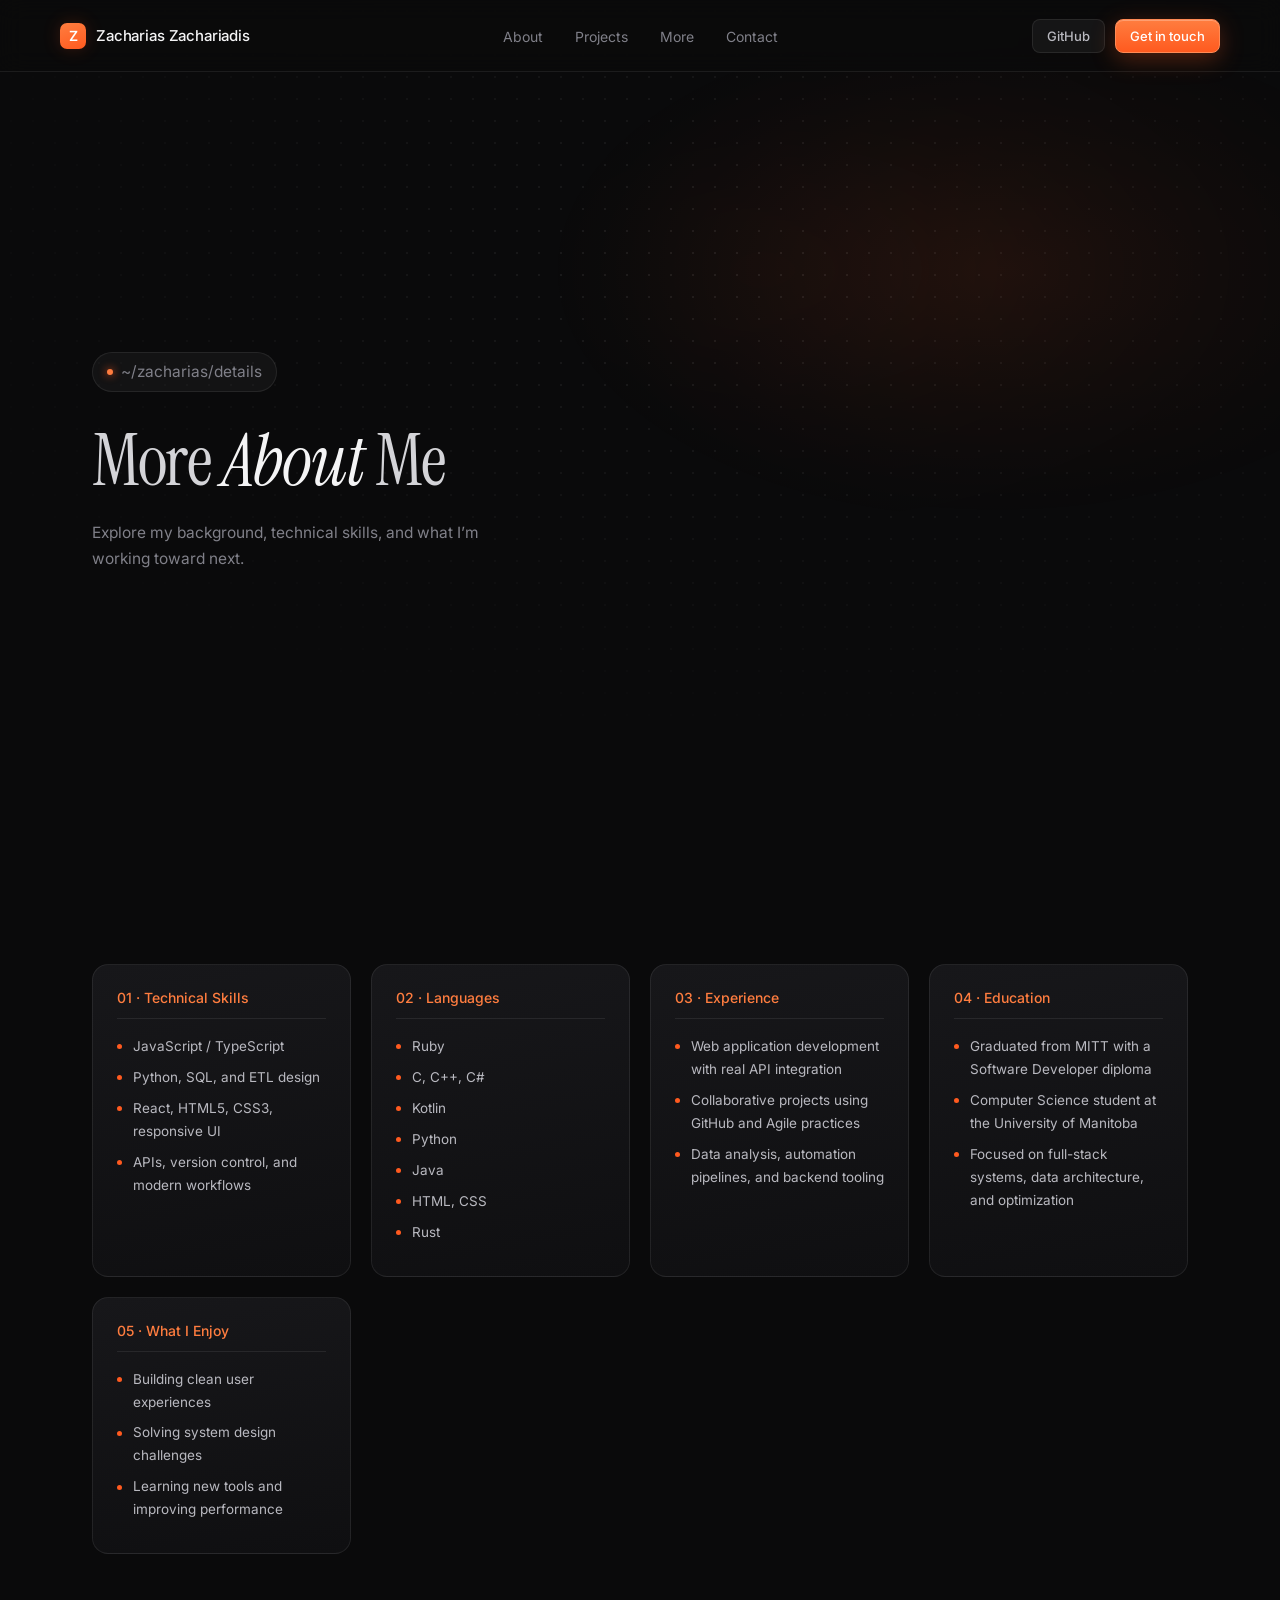
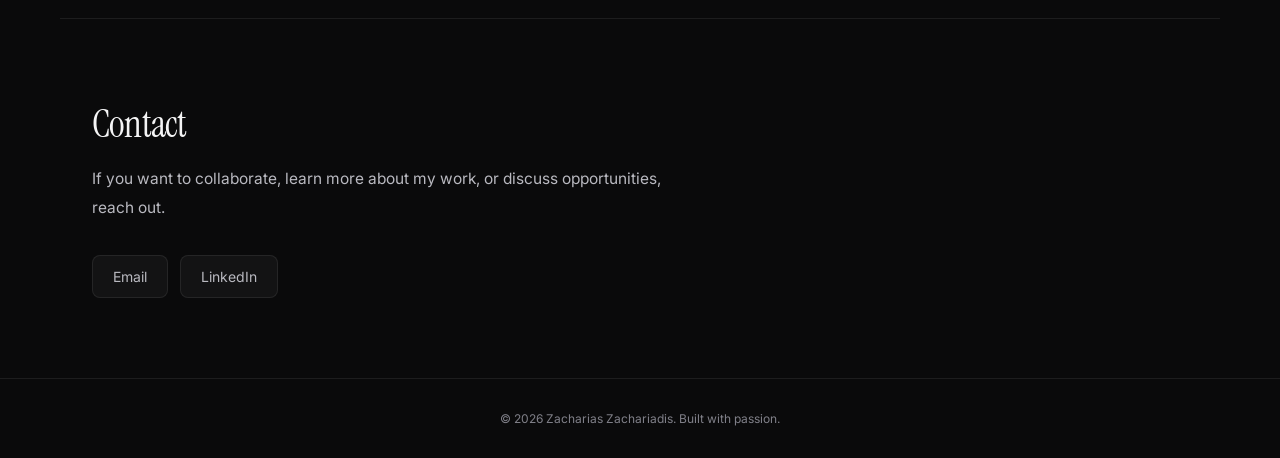
==== commit 2ad67279: "Changed the design with something I saw on Dribble" ====
--- a/details.html
+++ b/details.html
@@ -10,25 +10,26 @@
 </head>
 
 <body>
-    <header>
-        <div class="header-container">
-            <h1 class="logo">Zacharias Zachariadis</h1>
-            <div class="menu-toggle">
-                <button class="hamburger" onclick="toggleMenu()" aria-label="Menu Toggle">
-                    <span></span>
-                    <span></span>
-                    <span></span>
-                </button>
-            </div>
-            <nav class="nav-menu">
-                <ul class="nav-list">
-                    <li><a href="index.html" class="nav-link">Home</a></li>
-                    <li><a href="index.html#projects" class="nav-link">Projects</a></li>
-                    <li><a href="index.html#contact" class="nav-link">Contact</a></li>
-                </ul>
-            </nav>
-        </div>
-    </header>
+<header>
+  <div class="header-container">
+    <h1 class="logo">Zacharias Zachariadis</h1>
+    <div class="menu-toggle">
+      <button class="hamburger" onclick="toggleMenu()" aria-label="Menu Toggle"><span></span><span></span><span></span></button>
+    </div>
+    <nav class="nav-menu">
+      <ul class="nav-list">
+        <li><a href="#about" class="nav-link">About</a></li>
+        <li><a href="#projects" class="nav-link">Projects</a></li>
+        <li><a href="details.html" class="nav-link">More</a></li>
+        <li><a href="#contact" class="nav-link">Contact</a></li>
+      </ul>
+    </nav>
+    <div class="header-actions">
+      <a href="https://github.com/Zack-Z23" class="btn-ghost">GitHub</a>
+      <a href="#contact" class="btn-primary">Get in touch</a>
+    </div>
+  </div>
+</header>
 
     <section class="hero bracket">
         <p class="status-line"><span class="status-dot" aria-hidden="true"></span>~/zacharias/details</p>
--- a/Assets/main.css
+++ b/Assets/main.css
@@ -1,832 +1,278 @@
-@import url('https://fonts.googleapis.com/css2?family=Archivo:wght@400;500;600;700;800&family=JetBrains+Mono:wght@400;500;600&display=swap');
-
-*, *::before, *::after {
-    box-sizing: border-box;
-    margin: 0;
-    padding: 0;
-}
-
-html {
-    scroll-behavior: smooth;
-}
-
-@media (prefers-reduced-motion: reduce) {
-    html {
-        scroll-behavior: auto;
-    }
-}
+@import url('https://fonts.googleapis.com/css2?family=Inter:wght@400;500;600&family=Instrument+Serif:ital@0;1&display=swap');
+
+*, *::before, *::after { box-sizing: border-box; margin: 0; padding: 0; }
+html { scroll-behavior: smooth; font-family: 'Inter', system-ui, sans-serif; background: var(--bg); color: var(--text); }
+@media (prefers-reduced-motion: reduce) { html { scroll-behavior: auto; } }
 
 :root {
-    /* surfaces */
-    --bg:       #0b0c0f;
-    --bg2:      #14161b;
-    --bg3:      #0e1013;
-    --border:   #ffffff12;
-    --border2:  #ffffff22;
-
-    /* text */
-    --ink:      #eef0f3;
-    --text:     #c7cbd4;
-    --muted:    #9298a6;
-
-    /* brand: phosphor amber + steel */
-    --accent:      #f5a524;
-    --accent-dim:  #f5a52426;
-    --accent-ink:  #14100a;
-    --steel:       #8fb4d9;
-
-    /* type */
-    --sans: 'Archivo', system-ui, sans-serif;
-    --mono: 'JetBrains Mono', ui-monospace, monospace;
-
-    /* layout */
-    --content: 1040px;
-    --header-h: 60px;
-
-    /* z-scale */
-    --z-grid: 0;
-    --z-base: 1;
-    --z-sticky: 100;
-    --z-dropdown: 200;
-}
-
-html {
-    font-family: var(--sans);
-    color: var(--text);
-    background: var(--bg);
+    --bg: #0a0a0b;
+    --bg2: #141416;
+    --bg3: #0f0f11;
+    --border: #ffffff14;
+    --border2: #ffffff26;
+    --ink: #f4f4f5;
+    --text: #b9b9c0;
+    --muted: #808089;
+    --accent: #ff5a1f;
+    --accent2: #ff7d3f;
+    --accent-dim: #ff5a1f33;
+    --accent-ink: #fff;
+    --sans: 'Inter', system-ui, sans-serif;
+    --serif: 'Instrument Serif', Georgia, serif;
+    --content: 1160px;
+    --header-h: 72px;
 }
 
 body {
-    position: relative;
     min-height: 100vh;
     background: var(--bg);
     color: var(--text);
     line-height: 1.6;
     padding-top: var(--header-h);
     overflow-x: hidden;
-}
-
-/* blueprint grid backdrop */
+    position: relative;
+}
+
+/* faint dotted grid + orange glow */
 body::before {
     content: '';
-    position: fixed;
-    inset: 0;
-    z-index: var(--z-grid);
-    pointer-events: none;
-    background-image:
-        linear-gradient(var(--accent-dim) 1px, transparent 1px),
-        linear-gradient(90deg, var(--accent-dim) 1px, transparent 1px);
-    background-size: 48px 48px;
-    -webkit-mask-image: radial-gradient(ellipse 80% 55% at 50% 0%, black, transparent 72%);
-    mask-image: radial-gradient(ellipse 80% 55% at 50% 0%, black, transparent 72%);
-    opacity: 0.5;
-}
-
-body, button, input, textarea {
-    font: inherit;
-}
-
-a {
-    color: inherit;
-    text-decoration: none;
-}
-
-h1, h2, h3 {
-    text-wrap: balance;
-    color: var(--ink);
-}
-
-p {
-    text-wrap: pretty;
-}
-
-/* corner-bracket frame, used on hero / cards / detail cards */
-.bracket {
-    position: relative;
-}
-
-.bracket::after {
-    content: '';
-    position: absolute;
-    inset: 0;
-    pointer-events: none;
-    opacity: 0.6;
+    position: fixed; inset: 0; z-index: 0; pointer-events: none;
     background:
-        linear-gradient(var(--accent), var(--accent)) top    left  / 12px 2px no-repeat,
-        linear-gradient(var(--accent), var(--accent)) top    left  / 2px 12px no-repeat,
-        linear-gradient(var(--accent), var(--accent)) top    right / 12px 2px no-repeat,
-        linear-gradient(var(--accent), var(--accent)) top    right / 2px 12px no-repeat,
-        linear-gradient(var(--accent), var(--accent)) bottom left  / 12px 2px no-repeat,
-        linear-gradient(var(--accent), var(--accent)) bottom left  / 2px 12px no-repeat,
-        linear-gradient(var(--accent), var(--accent)) bottom right / 12px 2px no-repeat,
-        linear-gradient(var(--accent), var(--accent)) bottom right / 2px 12px no-repeat;
-}
-
-/* ----------------------------- header ----------------------------- */
-
+        radial-gradient(ellipse 50% 40% at 78% 30%, #ff5a1f1f, transparent 70%),
+        radial-gradient(#ffffff14 1px, transparent 1px) 0 0 / 22px 22px;
+    -webkit-mask-image: radial-gradient(ellipse 90% 70% at 60% 30%, #000, transparent 80%);
+    mask-image: radial-gradient(ellipse 90% 70% at 60% 30%, #000, transparent 80%);
+}
+
+body, button, input, textarea { font: inherit; }
+a { color: inherit; text-decoration: none; }
+h1, h2, h3 { color: var(--ink); text-wrap: balance; }
+p { text-wrap: pretty; }
+:focus-visible { outline: 2px solid var(--accent); outline-offset: 3px; }
+
+/* corner brackets removed: .bracket is now a no-op hook */
+.bracket { position: relative; }
+
+/* ------------------------------ header ------------------------------ */
 header {
-    background: color-mix(in oklch, var(--bg) 88%, transparent);
-    backdrop-filter: blur(10px);
+    position: fixed; top: 0; width: 100%; height: var(--header-h); z-index: 100;
+    display: flex; align-items: center; justify-content: center; padding: 0 2rem;
+    background: #0a0a0bcc; backdrop-filter: blur(12px);
     border-bottom: 1px solid var(--border);
-    padding: 0 2rem;
-    height: var(--header-h);
-    display: flex;
-    align-items: center;
-    justify-content: center;
-    position: fixed;
-    width: 100%;
-    top: 0;
-    z-index: var(--z-sticky);
-}
-
-header::after {
-    content: '';
-    position: absolute;
-    left: 0;
-    right: 0;
-    bottom: -1px;
-    height: 1px;
-    background-image: repeating-linear-gradient(90deg, var(--border2) 0 1px, transparent 1px 8px);
-    opacity: 0.7;
-}
-
+}
 .header-container {
-    display: flex;
-    justify-content: space-between;
-    align-items: center;
-    width: 100%;
-    max-width: var(--content);
-    gap: 16px;
-}
-
+    display: grid; grid-template-columns: 1fr auto 1fr; align-items: center;
+    width: 100%; max-width: var(--content); gap: 16px;
+}
 .logo {
-    font-family: var(--mono);
-    font-size: 13px;
-    font-weight: 500;
-    color: var(--ink);
-    letter-spacing: 0.02em;
-}
-
+    display: flex; align-items: center; gap: 10px;
+    font-size: 15px; font-weight: 500; color: var(--ink); letter-spacing: -0.01em;
+}
 .logo::before {
-    content: '>_ ';
-    color: var(--accent);
-}
-
-.nav-menu {
-    display: flex;
-    align-items: center;
-}
-
-.nav-list {
-    list-style: none;
-    display: flex;
-    gap: 1.75rem;
-}
-
-.nav-link {
-    font-size: 13px;
-    color: var(--muted);
-    font-family: var(--mono);
-    letter-spacing: 0.02em;
-    transition: color 0.2s;
-    position: relative;
-}
-
-.nav-link::before {
-    content: '';
-}
-
-.nav-link:hover {
-    color: var(--accent);
-}
-
-/* hamburger */
-.hamburger {
-    display: none;
-    flex-direction: column;
-    gap: 5px;
-    background: none;
-    border: none;
-    cursor: pointer;
-    padding: 8px;
-}
-
-.hamburger span {
-    display: block;
-    width: 20px;
-    height: 2px;
-    background: var(--text);
-    transition: all 0.3s cubic-bezier(.16,1,.3,1);
-}
-
-.hamburger.open span:nth-child(1) {
-    transform: translateY(7px) rotate(45deg);
-}
-
-.hamburger.open span:nth-child(2) {
-    opacity: 0;
-}
-
-.hamburger.open span:nth-child(3) {
-    transform: translateY(-7px) rotate(-45deg);
-}
-
-/* ------------------------------ hero ------------------------------- */
-
+    content: 'Z'; display: grid; place-items: center;
+    width: 26px; height: 26px; border-radius: 7px;
+    background: linear-gradient(160deg, var(--accent2), var(--accent));
+    color: #fff; font-size: 14px; font-weight: 600;
+    box-shadow: 0 0 18px var(--accent-dim);
+}
+.nav-menu { display: flex; justify-content: center; }
+.nav-list { list-style: none; display: flex; gap: 2rem; }
+.nav-link { font-size: 14px; color: var(--muted); transition: color .2s; }
+.nav-link:hover, .nav-link.active { color: var(--ink); }
+
+.header-actions { display: flex; justify-content: flex-end; gap: 10px; }
+.header-actions .btn-primary, .header-actions .btn-ghost { padding: 8px 14px; font-size: 13px; }
+
+.menu-toggle { display: none; }
+.hamburger { display: none; flex-direction: column; gap: 5px; background: none; border: none; cursor: pointer; padding: 8px; }
+.hamburger span { display: block; width: 20px; height: 2px; background: var(--text); transition: all .3s; }
+.hamburger.open span:nth-child(1) { transform: translateY(7px) rotate(45deg); }
+.hamburger.open span:nth-child(2) { opacity: 0; }
+.hamburger.open span:nth-child(3) { transform: translateY(-7px) rotate(-45deg); }
+
+/* ------------------------------- buttons ------------------------------- */
+.btn-primary, .btn-ghost {
+    display: inline-flex; align-items: center; justify-content: center;
+    padding: 12px 22px; border-radius: 8px; font-size: 14px; font-weight: 500;
+    transition: transform .2s, box-shadow .2s, border-color .2s, background .2s;
+}
+.btn-primary {
+    color: #fff; border: 1px solid #ff8a55;
+    background: linear-gradient(180deg, var(--accent2), var(--accent));
+    box-shadow: 0 6px 24px #ff5a1f4d, inset 0 1px 0 #ffffff40;
+}
+.btn-primary:hover { transform: translateY(-1px); box-shadow: 0 8px 30px #ff5a1f80, inset 0 1px 0 #ffffff40; }
+.btn-ghost { color: var(--text); background: #ffffff0d; border: 1px solid var(--border); }
+.btn-ghost:hover { background: #ffffff18; color: var(--ink); }
+
+/* -------------------------------- hero -------------------------------- */
 .hero {
-    position: relative;
-    z-index: var(--z-base);
+    position: relative; z-index: 1;
     min-height: calc(100vh - var(--header-h));
-    display: flex;
-    flex-direction: column;
-    justify-content: center;
-    align-items: flex-start;
-    padding: 6rem 2.5rem 4rem;
-    max-width: var(--content);
-    margin: 0 auto;
-}
+    max-width: var(--content); margin: 0 auto;
+    padding: 5rem 2rem 6rem;
+    display: flex; flex-direction: column; justify-content: center; align-items: flex-start;
+}
+.hero-split { display: grid; grid-template-columns: 1fr 1.15fr; align-items: center; gap: 2rem; }
+.hero-copy { display: flex; flex-direction: column; align-items: flex-start; }
 
 .status-line {
-    display: flex;
-    align-items: flex-start;
-    gap: 10px;
-    font-family: var(--mono);
-    font-size: 12px;
-    color: var(--muted);
-    letter-spacing: 0.06em;
-    text-transform: uppercase;
-    margin-bottom: 1.75rem;
-    opacity: 0;
-    animation: rise 0.6s cubic-bezier(.16,1,.3,1) 0.05s forwards;
-}
-
-.status-dot {
-    width: 7px;
-    height: 7px;
-    margin-top: 6px;
-    border-radius: 50%;
-    background: var(--accent);
-    box-shadow: 0 0 0 3px var(--accent-dim);
-    flex-shrink: 0;
-}
-
+    display: inline-flex; align-items: center; gap: 8px;
+    padding: 6px 14px; margin-bottom: 1.75rem;
+    font-size: 12px; color: var(--text);
+    background: #ffffff0a; border: 1px solid var(--border); border-radius: 999px;
+}
+.status-dot { width: 6px; height: 6px; border-radius: 50%; background: var(--accent2); box-shadow: 0 0 8px var(--accent); flex-shrink: 0; }
+
+.hero h2 {
+    font-family: var(--serif); font-weight: 400;
+    font-size: clamp(2.8rem, 5.6vw, 4.8rem); line-height: 1.02; letter-spacing: -0.02em;
+    margin-bottom: 1.4rem; max-width: 14ch; color: #d4d4d8;
+}
+.hero h2 em { font-style: italic; color: var(--ink); }
+.hero p { font-size: 15.5px; color: var(--muted); max-width: 44ch; line-height: 1.7; margin-bottom: 2rem; }
+.hero-actions { display: flex; flex-wrap: wrap; gap: 12px; }
+
+/* floating node-graph visual */
+.hero-visual { position: relative; height: 480px; perspective: 1200px; }
+.hero-visual svg { position: absolute; inset: 0; width: 100%; height: 100%; overflow: visible; }
+.hero-visual path { fill: none; stroke: var(--accent); stroke-width: 1.2; opacity: .75; filter: drop-shadow(0 0 4px var(--accent)); }
+.node {
+    position: absolute; padding: 14px 16px; border-radius: 12px;
+    background: linear-gradient(160deg, #1a1a1d, #0f0f11);
+    border: 1px solid var(--border); box-shadow: 0 20px 50px #000a;
+    font-size: 12px; color: var(--text);
+    transform: rotateX(48deg) rotateZ(-22deg);
+    transform-style: preserve-3d;
+}
+.node h4 { font-size: 11px; font-weight: 500; color: var(--muted); margin-bottom: 8px; display: flex; align-items: center; gap: 6px; }
+.node h4::before { content: ''; width: 5px; height: 5px; border-radius: 50%; background: var(--accent2); }
+.node-brief { left: 0; top: 46%; width: 230px; }
+.node-stack { left: 34%; top: 6%; width: 210px; }
+.node-hot {
+    left: 36%; top: 56%; width: 200px; color: #fff;
+    background: linear-gradient(160deg, #ff7d3f, #d83a0a);
+    border-color: #ffa070; box-shadow: 0 0 60px #ff5a1f66, 0 20px 50px #000a;
+}
+.node-hot h4 { color: #ffe0d0; }
+.node-hot h4::before { background: #fff; }
+.node-out { right: 0; top: 30%; width: 150px; }
+.node .chips { display: flex; flex-wrap: wrap; gap: 5px; margin-top: 8px; }
+.node .chips span { padding: 3px 8px; border-radius: 6px; background: #ffffff12; font-size: 10.5px; }
+.node-hot .chips span { background: #ffffff26; }
+
+/* "trusted by" style strip */
+.stack-row {
+    position: absolute; left: 2rem; right: 2rem; bottom: 2rem;
+    display: flex; flex-wrap: wrap; align-items: center; gap: 2rem;
+    font-size: 12px; color: var(--muted);
+}
+.stack-row strong { font-size: 17px; font-weight: 500; color: #a1a1aa; letter-spacing: -0.02em; }
+
+/* ------------------------------ sections ------------------------------ */
+section { position: relative; z-index: 1; max-width: var(--content); margin: 0 auto; padding: 5rem 2rem; }
+.about, #contact, .projects { border-top: 1px solid var(--border); }
+.about h2, #contact h2, .projects h2 {
+    font-family: var(--serif); font-weight: 400; font-size: 2.4rem; letter-spacing: -0.02em; color: var(--ink);
+}
+.about-grid { display: grid; grid-template-columns: 1.4fr 1fr; gap: 3rem; align-items: start; margin-top: 2rem; }
+.about p, #contact p { font-size: 15.5px; line-height: 1.85; max-width: 62ch; color: var(--text); }
+#contact p { margin: 1rem 0 2rem; }
+
+.spec-list { display: flex; flex-direction: column; border: 1px solid var(--border); border-radius: 14px; overflow: hidden; background: var(--bg2); }
+.spec-list div { display: flex; justify-content: space-between; gap: 12px; padding: 13px 18px; border-bottom: 1px solid var(--border); font-size: 13px; }
+.spec-list div:last-child { border-bottom: none; }
+.spec-list dt { color: var(--muted); }
+.spec-list dd { color: var(--ink); text-align: right; }
+
+.contact-links { display: flex; flex-wrap: wrap; gap: 12px; }
+.contact-links a {
+    padding: 12px 20px; border-radius: 8px; font-size: 14px; color: var(--text);
+    background: #ffffff0a; border: 1px solid var(--border); transition: all .2s;
+}
+.contact-links a:hover { border-color: var(--accent); color: var(--ink); background: var(--accent-dim); }
+
+/* ------------------------------ projects ------------------------------ */
+.project-container { display: grid; grid-template-columns: repeat(auto-fit, minmax(300px, 1fr)); gap: 20px; margin-top: 2rem; }
+.project-card {
+    display: flex; flex-direction: column; padding: 1.1rem;
+    background: linear-gradient(170deg, #17171a, #0f0f11);
+    border: 1px solid var(--border); border-radius: 16px;
+    transition: border-color .25s, box-shadow .25s;
+}
+.project-card:hover { border-color: #ff5a1f66; box-shadow: 0 0 40px #ff5a1f1a; }
+.card-media { position: relative; aspect-ratio: 16/10; overflow: hidden; border-radius: 10px; background: var(--bg3); margin-bottom: 1rem; }
+.card-media img { display: block; width: 100%; height: 100%; object-fit: cover; object-position: top; filter: brightness(.85); transition: filter .4s, transform .5s; }
+.project-card:hover .card-media img { filter: brightness(1); transform: scale(1.03); }
+.card-index {
+    position: absolute; top: 10px; left: 10px; z-index: 1; padding: 3px 8px; border-radius: 999px;
+    font-size: 11px; color: var(--ink); background: #0a0a0bb3; border: 1px solid var(--border);
+}
+.card-tags { display: flex; flex-wrap: wrap; gap: 6px; margin-bottom: 10px; }
+.card-tags span { font-size: 11px; color: var(--accent2); background: var(--accent-dim); padding: 3px 10px; border-radius: 999px; }
+.project-card h3 { font-size: 16px; font-weight: 500; margin-bottom: 6px; letter-spacing: -0.01em; }
+.project-card h3 a:hover { color: var(--accent2); }
+.project-card p { font-size: 13.5px; color: var(--muted); line-height: 1.7; }
+
+.project-toggle {
+    align-self: flex-start; margin-top: 1rem; padding: 7px 12px; cursor: pointer;
+    display: inline-flex; align-items: center; gap: 6px;
+    background: #ffffff0a; border: 1px solid var(--border); border-radius: 8px;
+    color: var(--muted); font-size: 12px; transition: all .2s;
+}
+.project-toggle::after { content: '›'; transition: transform .25s; }
+.project-toggle[aria-expanded="true"]::after { transform: rotate(90deg); }
+.project-toggle:hover { border-color: var(--accent); color: var(--ink); }
+.project-details { max-height: 0; opacity: 0; overflow: hidden; transition: max-height .35s ease, opacity .35s ease; }
+.project-card.expanded .project-details { max-height: 420px; opacity: 1; margin-top: 12px; }
+.project-details p { font-size: 13px; color: var(--text); line-height: 1.75; padding: 12px; background: var(--bg3); border: 1px solid var(--border); border-radius: 10px; }
+
+/* ---------------------------- details page ---------------------------- */
+.details-grid {
+    position: relative; z-index: 1; max-width: var(--content); margin: 0 auto; padding: 4rem 2rem;
+    display: grid; grid-template-columns: repeat(auto-fit, minmax(250px, 1fr)); gap: 20px;
+}
+.detail-card { padding: 1.5rem; background: linear-gradient(170deg, #17171a, #0f0f11); border: 1px solid var(--border); border-radius: 16px; transition: border-color .2s; }
+.detail-card:hover { border-color: #ff5a1f66; }
+.detail-card h3 { font-size: 14px; font-weight: 500; color: var(--accent2); margin-bottom: 1rem; padding-bottom: .75rem; border-bottom: 1px solid var(--border); }
+.detail-card ul { list-style: none; }
+.detail-card li { position: relative; padding-left: 16px; margin-bottom: 8px; font-size: 13.5px; line-height: 1.7; color: var(--text); }
+.detail-card li::before { content: ''; position: absolute; left: 0; top: .7em; width: 5px; height: 5px; border-radius: 50%; background: var(--accent); }
+
+footer { position: relative; z-index: 1; padding: 2rem; text-align: center; font-size: 12px; color: var(--muted); border-top: 1px solid var(--border); background: var(--bg); }
+
+/* --------------------------- entrance + reveal --------------------------- */
+@keyframes rise { from { opacity: 0; transform: translateY(14px); } to { opacity: 1; transform: none; } }
 @media (prefers-reduced-motion: no-preference) {
-    .status-dot {
-        animation: pulse 2.4s ease-in-out infinite;
+    .hero-copy > *, .hero > * { animation: rise .7s cubic-bezier(.16,1,.3,1) both; }
+    .hero-copy > :nth-child(2), .hero > :nth-child(2) { animation-delay: .1s; }
+    .hero-copy > :nth-child(3), .hero > :nth-child(3) { animation-delay: .2s; }
+    .hero-copy > :nth-child(4), .hero > :nth-child(4) { animation-delay: .3s; }
+    .js .reveal { opacity: 0; transform: translateY(16px); transition: opacity .6s cubic-bezier(.16,1,.3,1), transform .6s cubic-bezier(.16,1,.3,1); }
+    .js .reveal.is-visible { opacity: 1; transform: none; }
+}
+
+/* ------------------------------ responsive ------------------------------ */
+@media (max-width: 900px) {
+    .hero-split { grid-template-columns: 1fr; }
+    .hero-visual { display: none; }
+    .stack-row { position: static; margin-top: 3rem; }
+}
+@media (max-width: 768px) {
+    header { padding: 0 1.25rem; }
+    .header-container { grid-template-columns: 1fr auto; }
+    .header-actions { display: none; }
+    .menu-toggle, .hamburger { display: flex; }
+    .nav-menu { display: none; }
+    .nav-menu.active {
+        display: block; position: absolute; right: 1.25rem; top: 64px;
+        background: var(--bg2); border: 1px solid var(--border2); border-radius: 12px; padding: 1rem 1.25rem;
     }
-}
-
-.hero h2 {
-    font-family: var(--sans);
-    font-size: clamp(2.4rem, 5.4vw, 4.4rem);
-    font-weight: 700;
-    line-height: 1.08;
-    letter-spacing: -0.03em;
-    margin-bottom: 1.5rem;
-    max-width: 16ch;
-    opacity: 0;
-    animation: rise 0.7s cubic-bezier(.16,1,.3,1) 0.15s forwards;
-}
-
-.hero h2 em {
-    font-style: normal;
-    color: var(--accent);
-}
-
-.hero p {
-    font-size: 17px;
-    color: var(--muted);
-    max-width: 58ch;
-    line-height: 1.75;
-    margin-bottom: 2.25rem;
-    opacity: 0;
-    animation: rise 0.7s cubic-bezier(.16,1,.3,1) 0.25s forwards;
-}
-
-.hero-actions {
-    display: flex;
-    flex-wrap: wrap;
-    gap: 12px;
-    opacity: 0;
-    animation: rise 0.7s cubic-bezier(.16,1,.3,1) 0.35s forwards;
-}
-
-@keyframes rise {
-    from { opacity: 0; transform: translateY(14px); }
-    to   { opacity: 1; transform: translateY(0); }
-}
-
-@keyframes pulse {
-    0%, 100% { box-shadow: 0 0 0 3px var(--accent-dim); }
-    50%      { box-shadow: 0 0 0 6px var(--accent-dim); }
-}
-
-@media (prefers-reduced-motion: reduce) {
-    .status-line, .hero h2, .hero p, .hero-actions {
-        animation: none;
-        opacity: 1;
-    }
-}
-
-.btn-primary, .btn-ghost {
-    display: inline-flex;
-    align-items: center;
-    gap: 8px;
-    padding: 12px 22px;
-    border-radius: 3px;
-    font-family: var(--mono);
-    font-size: 13px;
-    font-weight: 500;
-    letter-spacing: 0.02em;
-    transition: background 0.2s, border-color 0.2s, color 0.2s, transform 0.2s;
-}
-
-.btn-primary {
-    background: var(--accent);
-    color: var(--accent-ink);
-    border: 1px solid var(--accent);
-}
-
-.btn-primary:hover {
-    background: #ffb648;
-    border-color: #ffb648;
-}
-
-.btn-ghost {
-    background: transparent;
-    color: var(--text);
-    border: 1px solid var(--border2);
-}
-
-.btn-ghost:hover {
-    border-color: var(--accent);
-    color: var(--accent);
-}
-
-/* ----------------------------- sections ----------------------------- */
-
-section {
-    position: relative;
-    z-index: var(--z-base);
-    padding: 4.5rem 2.5rem;
-    max-width: var(--content);
-    margin: 0 auto;
-}
-
-.section-head {
-    display: flex;
-    align-items: baseline;
-    gap: 12px;
-    margin-bottom: 2.25rem;
-}
-
-.section-head .index {
-    font-family: var(--mono);
-    font-size: 13px;
-    color: var(--accent);
-}
-
-.about, #contact {
-    border-top: 1px solid var(--border);
-}
-
-.about h2, #contact h2, .projects h2 {
-    font-family: var(--sans);
-    font-size: 1.7rem;
-    font-weight: 700;
-    letter-spacing: -0.01em;
-    color: var(--ink);
-}
-
-.about-grid {
-    display: grid;
-    grid-template-columns: 1.4fr 1fr;
-    gap: 3rem;
-    align-items: start;
-    margin-top: 2rem;
-}
-
-.about p {
-    font-size: 15.5px;
-    color: var(--text);
-    line-height: 1.85;
-    max-width: 62ch;
-}
-
-.spec-list {
-    display: flex;
-    flex-direction: column;
-    border: 1px solid var(--border);
-    border-radius: 6px;
-    overflow: hidden;
-    background: var(--bg2);
-}
-
-.spec-list div {
-    display: flex;
-    justify-content: space-between;
-    gap: 12px;
-    padding: 12px 16px;
-    border-bottom: 1px solid var(--border);
-    font-family: var(--mono);
-    font-size: 12.5px;
-}
-
-.spec-list div:last-child {
-    border-bottom: none;
-}
-
-.spec-list dt {
-    color: var(--muted);
-    letter-spacing: 0.04em;
-    text-transform: uppercase;
-}
-
-.spec-list dd {
-    color: var(--ink);
-    text-align: right;
-}
-
-#contact p {
-    font-size: 15.5px;
-    color: var(--text);
-    line-height: 1.85;
-    max-width: 60ch;
-    margin-bottom: 2rem;
-}
-
-.contact-links {
-    display: flex;
-    flex-wrap: wrap;
-    gap: 12px;
-}
-
-.contact-links a {
-    display: inline-flex;
-    align-items: center;
-    gap: 10px;
-    padding: 14px 20px;
-    border: 1px solid var(--border2);
-    border-radius: 6px;
-    font-family: var(--mono);
-    font-size: 13px;
-    color: var(--text);
-    transition: border-color 0.2s, color 0.2s, background 0.2s;
-}
-
-.contact-links a::before {
-    content: '→';
-    color: var(--accent);
-}
-
-.contact-links a:hover {
-    border-color: var(--accent);
-    color: var(--accent);
-    background: var(--accent-dim);
-}
-
-/* ----------------------------- projects ----------------------------- */
-
-.projects {
-    border-top: 1px solid var(--border);
-}
-
-.project-container {
-    display: grid;
-    grid-template-columns: repeat(auto-fit, minmax(300px, 1fr));
-    gap: 20px;
-    margin-top: 2rem;
-}
-
-.project-card {
-    background: var(--bg2);
-    border: 1px solid var(--border);
-    border-radius: 8px;
-    padding: 1.25rem;
-    display: flex;
-    flex-direction: column;
-    transition: border-color 0.25s, transform 0.25s;
-}
-
-.project-card:hover {
-    border-color: var(--border2);
-    transform: translateY(-3px);
-}
-
-.card-media {
-    position: relative;
-    aspect-ratio: 16 / 10;
-    overflow: hidden;
-    border-radius: 4px;
-    background: var(--bg3);
-    margin-bottom: 1.1rem;
-}
-
-.card-media img {
-    display: block;
-    width: 100%;
-    height: 100%;
-    object-fit: cover;
-    object-position: top;
-    filter: grayscale(0.55) contrast(1.05) brightness(0.82);
-    transition: filter 0.4s ease, transform 0.5s cubic-bezier(.16,1,.3,1);
-}
-
-.project-card:hover .card-media img {
-    filter: grayscale(0) contrast(1.05) brightness(0.95);
-    transform: scale(1.035);
-}
-
-.card-media::after {
-    content: '';
-    position: absolute;
-    inset: 0;
-    background:
-        linear-gradient(180deg, transparent 45%, rgba(11,12,15,0.75) 100%),
-        linear-gradient(0deg, var(--accent-dim), transparent 55%);
-    pointer-events: none;
-}
-
-.card-index {
-    position: absolute;
-    top: 10px;
-    left: 10px;
-    z-index: 1;
-    font-family: var(--mono);
-    font-size: 11px;
-    color: var(--accent);
-    background: color-mix(in oklch, var(--bg) 70%, transparent);
-    border: 1px solid var(--accent-dim);
-    padding: 3px 7px;
-    border-radius: 3px;
-    letter-spacing: 0.04em;
-}
-
-.card-tags {
-    display: flex;
-    flex-wrap: wrap;
-    gap: 6px;
-    margin-bottom: 10px;
-}
-
-.card-tags span {
-    font-family: var(--mono);
-    font-size: 10.5px;
-    color: var(--steel);
-    border: 1px solid #8fb4d94a;
-    padding: 3px 8px;
-    border-radius: 999px;
-    letter-spacing: 0.03em;
-}
-
-.project-card h3 {
-    font-size: 16px;
-    font-weight: 600;
-    color: var(--ink);
-    margin-bottom: 6px;
-    letter-spacing: -0.01em;
-}
-
-.project-card h3 a {
-    color: var(--ink);
-    transition: color 0.2s;
-}
-
-.project-card h3 a:hover {
-    color: var(--accent);
-}
-
-.project-card p {
-    font-size: 13.5px;
-    color: var(--muted);
-    line-height: 1.7;
-}
-
-.project-toggle {
-    align-self: flex-start;
-    margin-top: 1rem;
-    padding: 7px 12px;
-    border: 1px solid var(--border2);
-    border-radius: 5px;
-    background: transparent;
-    color: var(--muted);
-    font-family: var(--mono);
-    font-size: 11px;
-    cursor: pointer;
-    display: inline-flex;
-    align-items: center;
-    gap: 6px;
-    transition: border-color 0.2s, color 0.2s;
-}
-
-.project-toggle::after {
-    content: '›';
-    display: inline-block;
-    transition: transform 0.25s;
-}
-
-.project-toggle[aria-expanded="true"]::after {
-    transform: rotate(90deg);
-}
-
-.project-toggle:hover {
-    border-color: var(--accent);
-    color: var(--accent);
-}
-
-.project-details {
-    max-height: 0;
-    opacity: 0;
-    overflow: hidden;
-    transition: max-height 0.35s ease, opacity 0.35s ease;
-    margin-top: 0;
-}
-
-.project-card.expanded .project-details {
-    max-height: 420px;
-    opacity: 1;
-    margin-top: 12px;
-}
-
-.project-details p {
-    font-size: 13px;
-    color: var(--text);
-    line-height: 1.75;
-    padding: 12px;
-    background: var(--bg3);
-    border-radius: 6px;
-    border: 1px solid var(--border);
-    margin: 0;
-}
-
-.project-details p::before {
-    content: '// details';
-    display: block;
-    font-family: var(--mono);
-    font-size: 10px;
-    color: var(--muted);
-    letter-spacing: 0.08em;
-    text-transform: uppercase;
-    margin-bottom: 8px;
-}
-
-/* --------------------------- details page --------------------------- */
-
-.details-grid {
-    display: grid;
-    grid-template-columns: repeat(auto-fit, minmax(240px, 1fr));
-    gap: 20px;
-    padding: 4.5rem 2.5rem;
-    max-width: var(--content);
-    margin: 0 auto;
-    position: relative;
-    z-index: var(--z-base);
-}
-
-.detail-card {
-    background: var(--bg2);
-    border: 1px solid var(--border);
-    border-radius: 8px;
-    padding: 1.5rem;
-    transition: border-color 0.2s, transform 0.2s;
-}
-
-.detail-card:hover {
-    border-color: var(--border2);
-    transform: translateY(-2px);
-}
-
-.detail-card h3 {
-    font-family: var(--mono);
-    font-size: 11px;
-    font-weight: 500;
-    color: var(--accent);
-    letter-spacing: 0.08em;
-    text-transform: uppercase;
-    margin-bottom: 1.1rem;
-    padding-bottom: 0.75rem;
-    border-bottom: 1px solid var(--border);
-}
-
-.detail-card ul {
-    list-style: none;
-}
-
-.detail-card ul li {
-    font-size: 13.5px;
-    color: var(--text);
-    line-height: 1.75;
-    margin-bottom: 8px;
-    padding-left: 16px;
-    position: relative;
-}
-
-.detail-card ul li::before {
-    content: '–';
-    position: absolute;
-    left: 0;
-    color: var(--accent);
-    font-family: var(--mono);
-}
-
-/* ------------------------------ footer ------------------------------ */
-
-footer {
-    position: relative;
-    z-index: var(--z-base);
-    border-top: 1px solid var(--border);
-    padding: 2rem;
-    text-align: center;
-    font-family: var(--mono);
-    font-size: 11px;
-    color: var(--muted);
-    background: var(--bg);
-    letter-spacing: 0.02em;
-}
-
-/* ----------------------------- reveal-on-scroll ----------------------------- */
-
-@media (prefers-reduced-motion: no-preference) {
-    .js .reveal {
-        opacity: 0;
-        transform: translateY(18px);
-        transition: opacity 0.6s cubic-bezier(.16,1,.3,1), transform 0.6s cubic-bezier(.16,1,.3,1);
-    }
-
-    .js .reveal.is-visible {
-        opacity: 1;
-        transform: none;
-    }
-}
-
-/* ------------------------------ responsive ------------------------------ */
-
-@media (max-width: 768px) {
-    .header-container {
-        flex-wrap: wrap;
-        gap: 12px;
-    }
-
-    .nav-menu {
-        display: none;
-        width: 100%;
-    }
-
-    .nav-menu.active {
-        display: block;
-        position: absolute;
-        width: auto;
-        right: 1.5rem;
-        top: 58px;
-        background: var(--bg2);
-        border: 1px solid var(--border2);
-        border-radius: 8px;
-        padding: 1rem 1.25rem;
-        z-index: var(--z-dropdown);
-    }
-
-    .nav-list {
-        flex-direction: column;
-        gap: 12px;
-    }
-
-    .hamburger {
-        display: flex;
-    }
-
-    .hero {
-        padding: 5rem 1.5rem 3rem;
-    }
-
-    .about-grid {
-        grid-template-columns: 1fr;
-        gap: 1.75rem;
-    }
-
-    .spec-list dd {
-        text-align: right;
-    }
-
-    section {
-        padding: 3.25rem 1.5rem;
-    }
-
-    .details-grid {
-        padding: 3.25rem 1.5rem;
-    }
-}
-
+    .nav-list { flex-direction: column; gap: 12px; }
+    .hero { padding: 4rem 1.25rem 3rem; }
+    section, .details-grid { padding: 3.25rem 1.25rem; }
+    .about-grid { grid-template-columns: 1fr; gap: 1.75rem; }
+}
 @media (max-width: 600px) {
-    .hero h2 {
-        font-size: 2.3rem;
-    }
-
-    .hero-actions {
-        flex-direction: column;
-        align-items: stretch;
-    }
-
-    .btn-primary, .btn-ghost {
-        justify-content: center;
-    }
-}
+    .hero-actions { flex-direction: column; align-items: stretch; }
+}
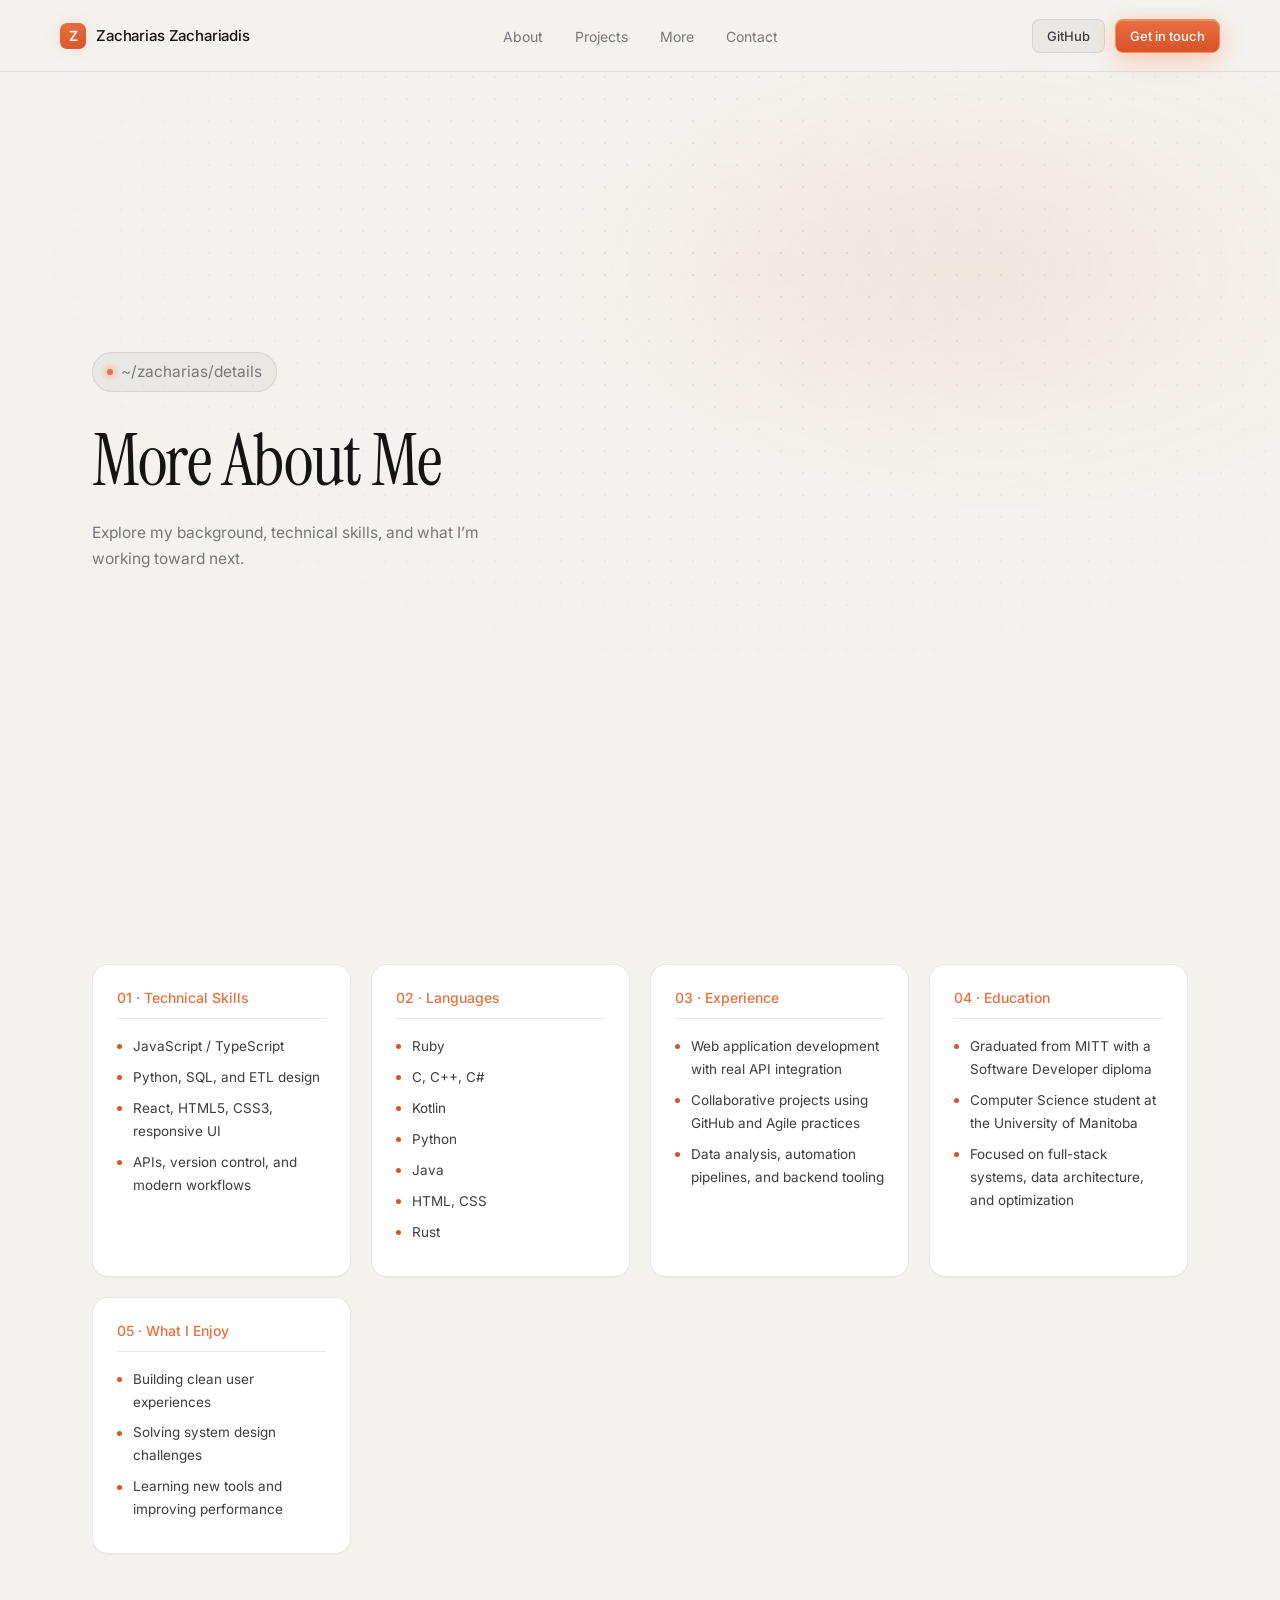
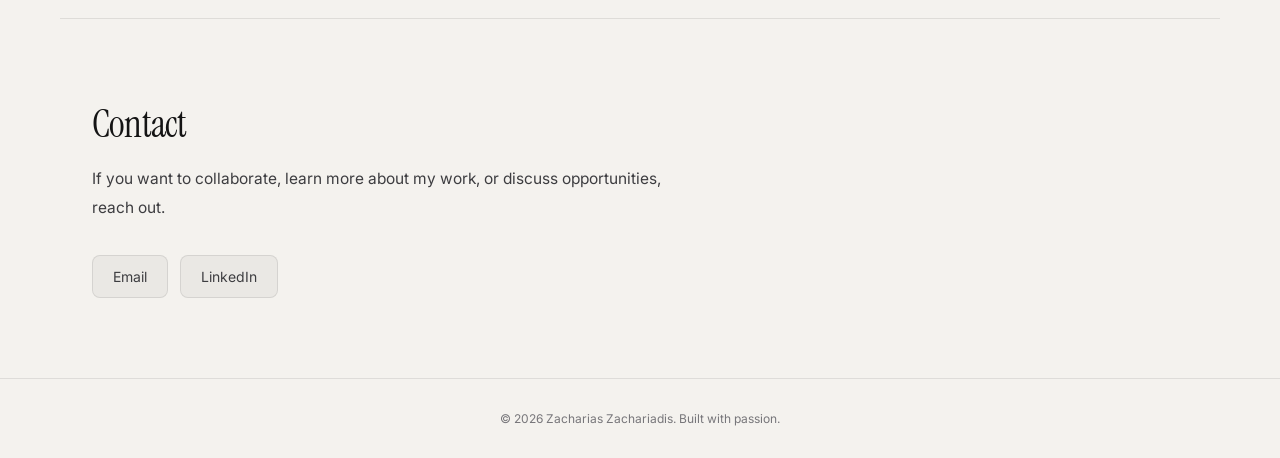
==== commit 40dc0ea7: "Changed UI again" ====
--- a/details.html
+++ b/details.html
@@ -6,6 +6,7 @@
     <meta name="viewport" content="width=device-width, initial-scale=1.0">
     <title>More About Me</title>
     <link rel="stylesheet" href="Assets/main.css?v=4">
+    <link rel="stylesheet" href="Assets/theme.css">
     <script>document.documentElement.classList.add('js');</script>
 </head>
 
@@ -33,7 +34,7 @@
 
     <section class="hero bracket">
         <p class="status-line"><span class="status-dot" aria-hidden="true"></span>~/zacharias/details</p>
-        <h2>More <em>About</em> Me</h2>
+        <h2>More About Me</h2>
         <p>Explore my background, technical skills, and what I’m working toward next.</p>
     </section>
 
--- a/Assets/main.css
+++ b/Assets/main.css
@@ -1,7 +1,7 @@
 @import url('https://fonts.googleapis.com/css2?family=Inter:wght@400;500;600&family=Instrument+Serif:ital@0;1&display=swap');
 
 *, *::before, *::after { box-sizing: border-box; margin: 0; padding: 0; }
-html { scroll-behavior: smooth; font-family: 'Inter', system-ui, sans-serif; background: var(--bg); color: var(--text); }
+html { scroll-behavior: smooth; font-family: 'Inter', system-ui, 'Times New Roman'; background: var(--bg); color: var(--text); }
 @media (prefers-reduced-motion: reduce) { html { scroll-behavior: auto; } }
 
 :root {
@@ -17,8 +17,8 @@
     --accent2: #ff7d3f;
     --accent-dim: #ff5a1f33;
     --accent-ink: #fff;
-    --sans: 'Inter', system-ui, sans-serif;
-    --serif: 'Instrument Serif', Georgia, serif;
+    --sans: 'Inter', system-ui, 'Times New Roman', sans-serif;
+    --serif: 'Instrument Serif', serif;
     --content: 1160px;
     --header-h: 72px;
 }
--- a/Assets/theme.css
+++ b/Assets/theme.css
@@ -0,0 +1,69 @@
+/* Light theme + interactive layer. Load AFTER main.css. Fonts untouched. */
+:root {
+    --bg: #f4f2ee; --bg2: #ffffff; --bg3: #ebe8e1;
+    --border: #14141418; --border2: #14141430;
+    --ink: #141414; --text: #3d3d40; --muted: #77767a;
+    --accent: #d9522b; --accent2: #e8703f; --accent-dim: #d9522b1f;
+}
+header { background: #f4f2eecc; }
+body::before {
+    background: radial-gradient(ellipse 50% 40% at 78% 30%, #d9522b1a, transparent 70%),
+                radial-gradient(#14141414 1px, transparent 1px) 0 0 / 22px 22px;
+}
+.hero h2 { color: var(--ink); }
+.status-line, .btn-ghost, .contact-links a, .project-toggle { background: #1414140a; }
+.btn-ghost:hover { background: #14141418; }
+.stack-row strong { color: var(--ink); }
+.node { background: linear-gradient(160deg, #fff, #ebe8e1); box-shadow: 0 20px 40px #14141422; transition: transform .25s ease-out; }
+.node-hot { background: linear-gradient(160deg, #e8703f, #c2431d); box-shadow: 0 0 50px #d9522b55, 0 20px 40px #14141433; }
+.node .chips span { background: #14141410; }
+.node-hot .chips span { background: #ffffff30; }
+.project-card, .detail-card { background: #fff; box-shadow: 0 1px 0 #14141408; }
+.project-card:hover { border-color: var(--accent); box-shadow: 0 18px 40px #14141418; transform: translateY(-4px); }
+.project-card { transition: border-color .25s, box-shadow .25s, transform .25s; }
+.card-media { cursor: pointer; }
+.card-media img { filter: none; }
+.card-index { background: #f4f2eeeb; }
+.spec-list { background: #fff; }
+.contact-links a:hover { color: var(--accent); }
+footer { background: var(--bg); }
+
+/* cursor-following "View" pill */
+.cursor-pill {
+    position: fixed; left: 0; top: 0; z-index: 300; pointer-events: none;
+    padding: 9px 16px; border-radius: 999px; font-size: 12px; font-weight: 500;
+    background: var(--ink); color: #fff; opacity: 0; scale: .6;
+    transition: opacity .2s, scale .25s cubic-bezier(.16,1,.3,1);
+}
+.cursor-pill.on { opacity: 1; scale: 1; }
+
+/* project viewer */
+.viewer {
+    position: fixed; inset: 0; z-index: 200; background: var(--bg);
+    display: grid; grid-template-rows: 1fr auto; visibility: hidden;
+    clip-path: inset(50% 50% 50% 50% round 16px);
+    transition: clip-path .6s cubic-bezier(.16,1,.3,1), visibility 0s .6s;
+}
+.viewer.open { visibility: visible; clip-path: inset(0 0 0 0 round 0); transition: clip-path .6s cubic-bezier(.16,1,.3,1); }
+.viewer-img { position: relative; overflow: hidden; background: var(--bg3); }
+.viewer-img img { width: 100%; height: 100%; object-fit: cover; object-position: top; transition: opacity .35s, transform .8s cubic-bezier(.16,1,.3,1); }
+.viewer-img img.swap { opacity: 0; transform: scale(1.04); }
+.viewer-close { position: absolute; top: 18px; right: 22px; z-index: 2; }
+.viewer-bar { display: grid; grid-template-columns: 1fr 1.4fr 1fr; gap: 2rem; align-items: start; padding: 1.5rem 2rem 1.75rem; }
+.viewer-bar h3 { font-size: 22px; font-weight: 500; }
+.viewer-bar p { font-size: 14px; line-height: 1.75; color: var(--text); max-width: 60ch; }
+.viewer .card-tags { margin: 8px 0 0; }
+.viewer-nav { display: flex; justify-content: flex-end; gap: 10px; flex-wrap: wrap; }
+.viewer-nav button, .viewer-close, .viewer-link {
+    cursor: pointer; font: inherit; font-size: 13px; padding: 9px 16px; border-radius: 999px;
+    color: var(--ink); background: #fff; border: 1px solid var(--border2); transition: all .2s;
+}
+.viewer-nav button:hover, .viewer-close:hover, .viewer-link:hover { background: var(--ink); color: #fff; }
+.viewer-link { display: inline-block; margin-top: 14px; }
+body.locked { overflow: hidden; }
+@media (max-width: 768px) {
+    .viewer { overflow-y: auto; grid-template-rows: 45vh auto; }
+    .viewer-bar { grid-template-columns: 1fr; gap: 1rem; padding: 1.25rem; }
+    .viewer-nav { justify-content: flex-start; }
+    .cursor-pill { display: none; }
+}
